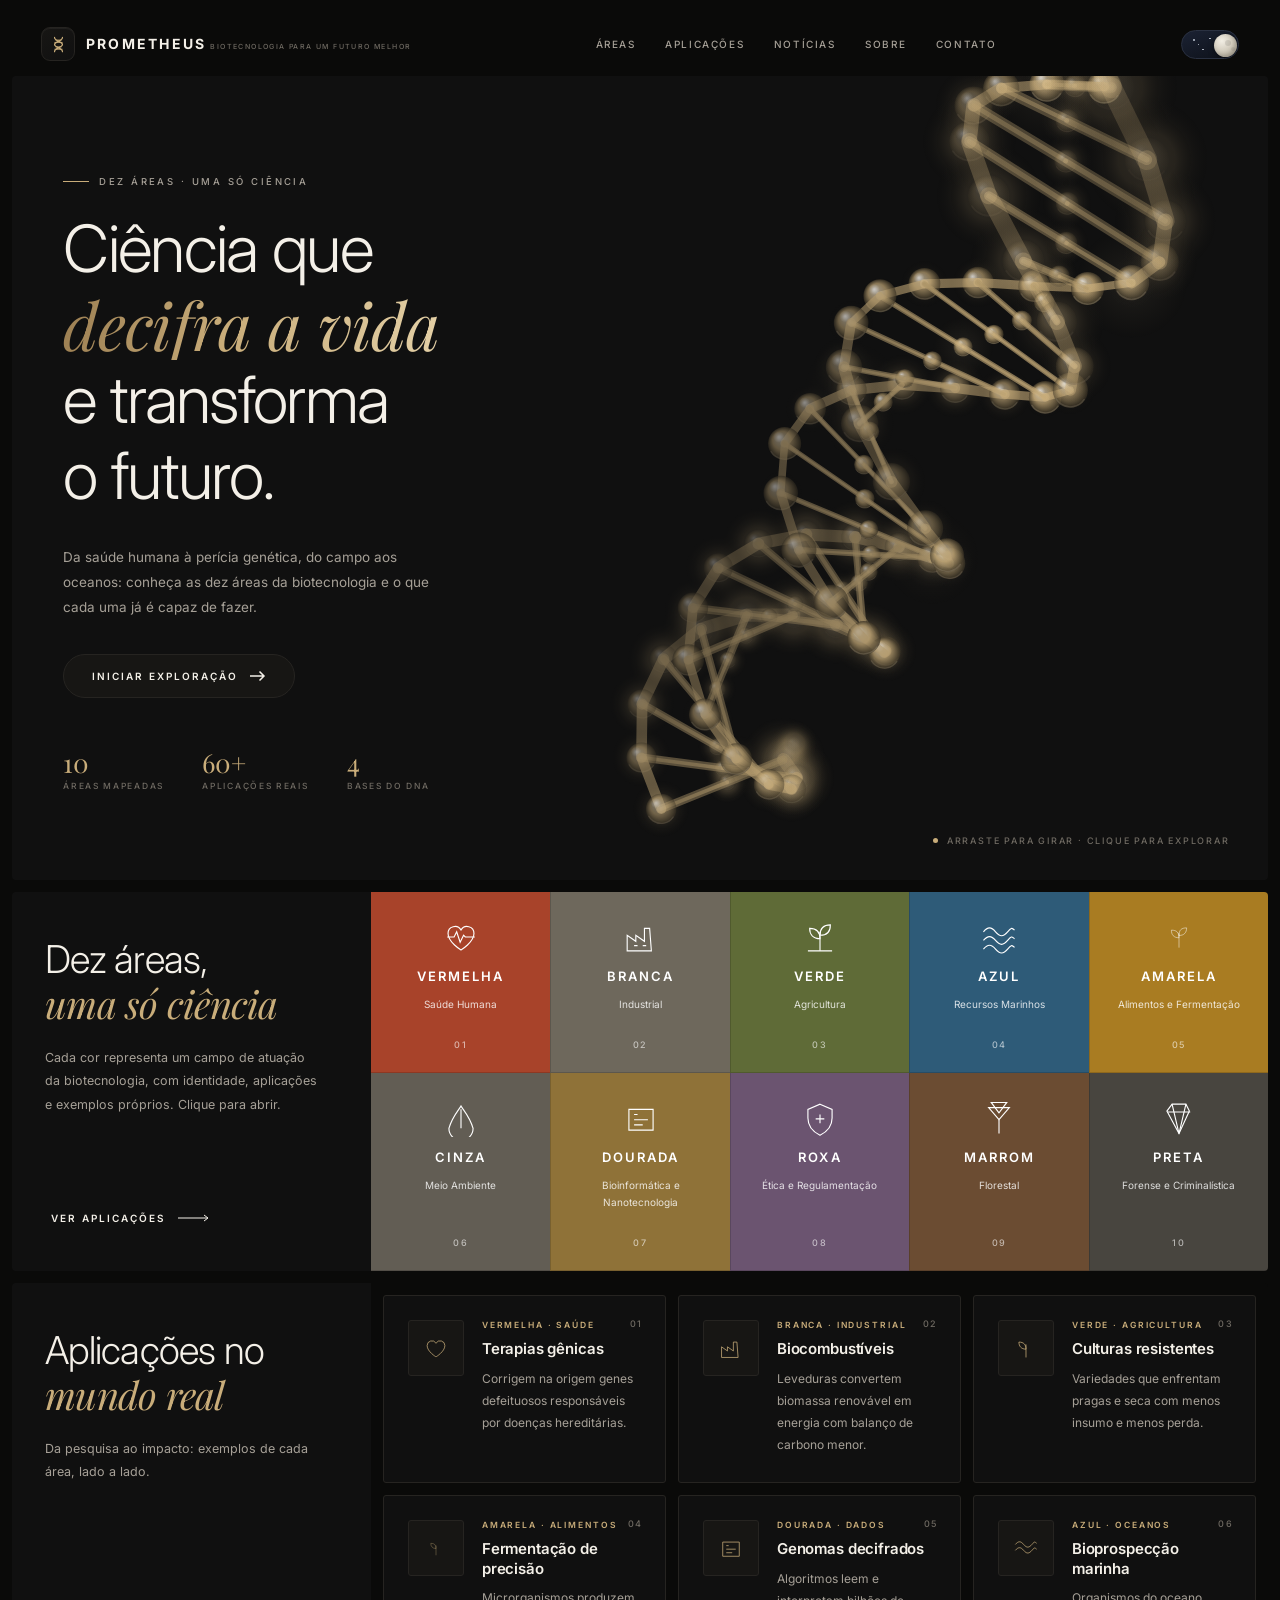
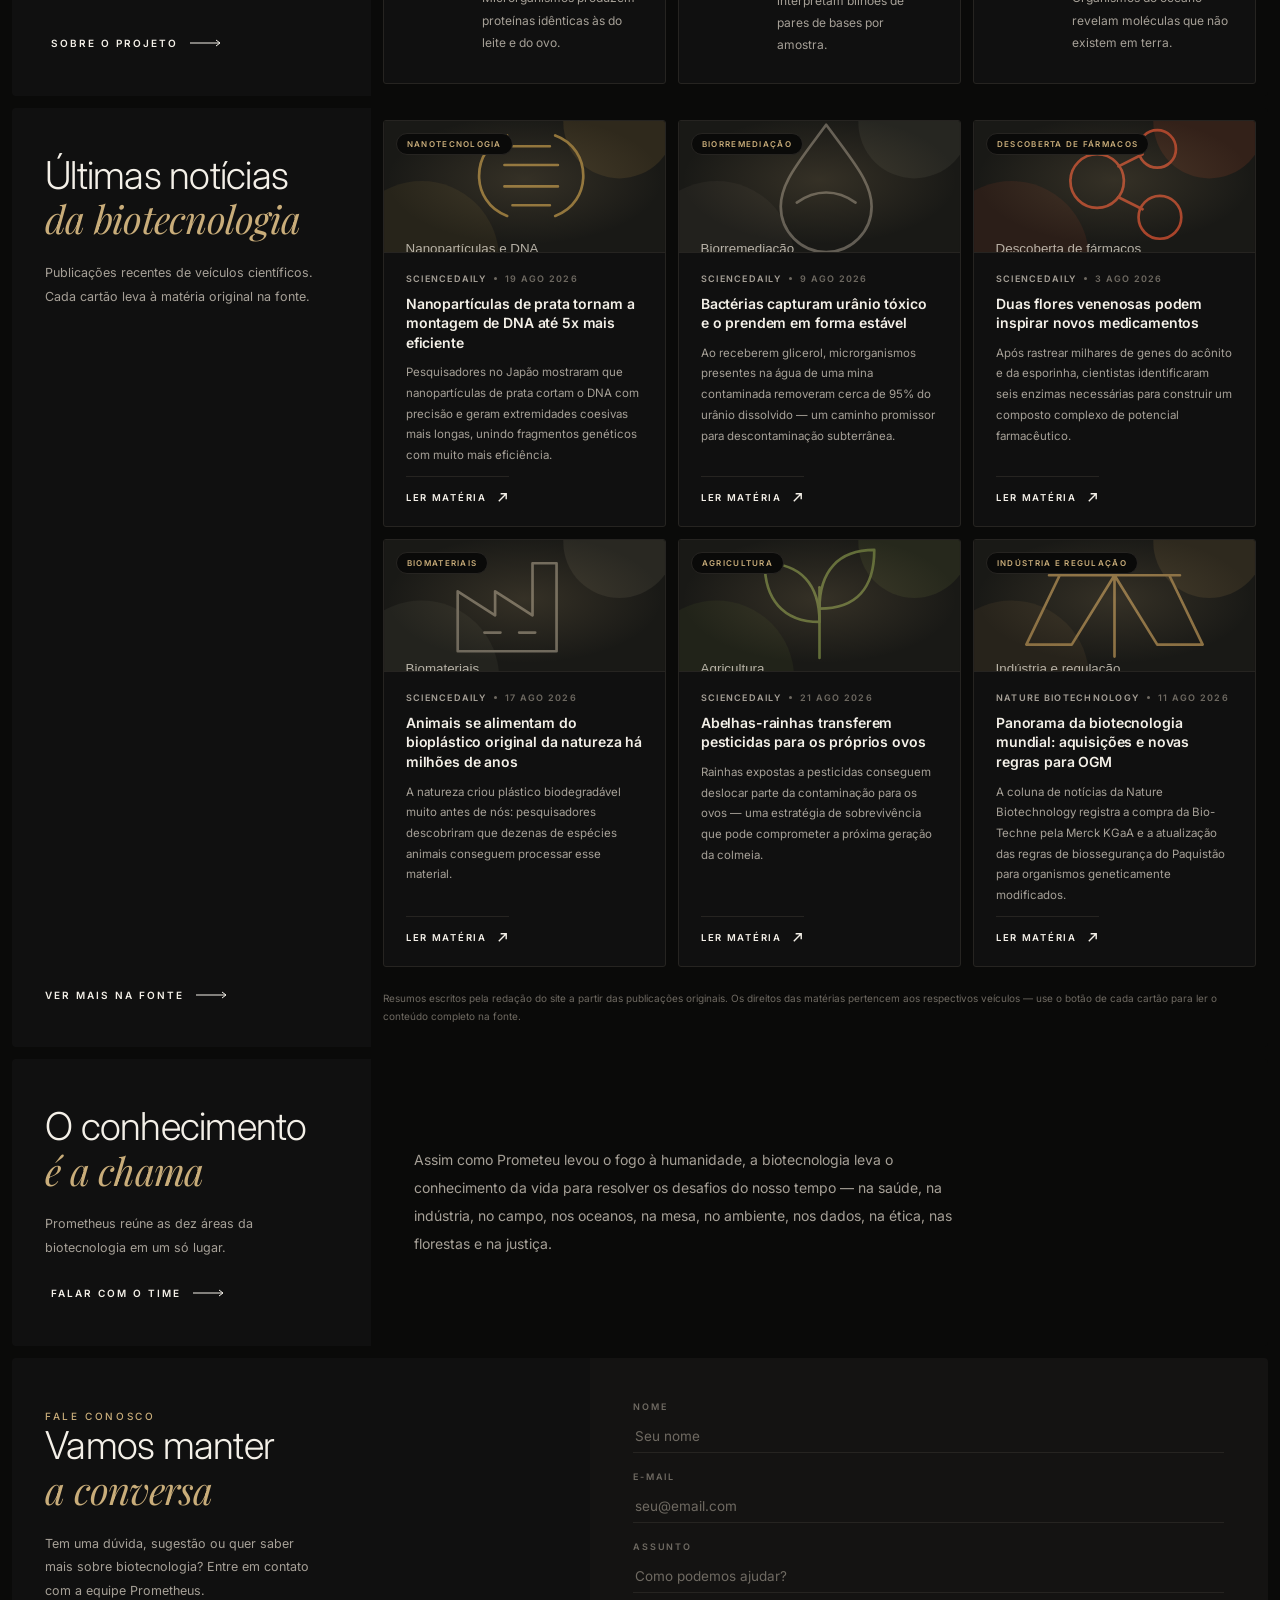
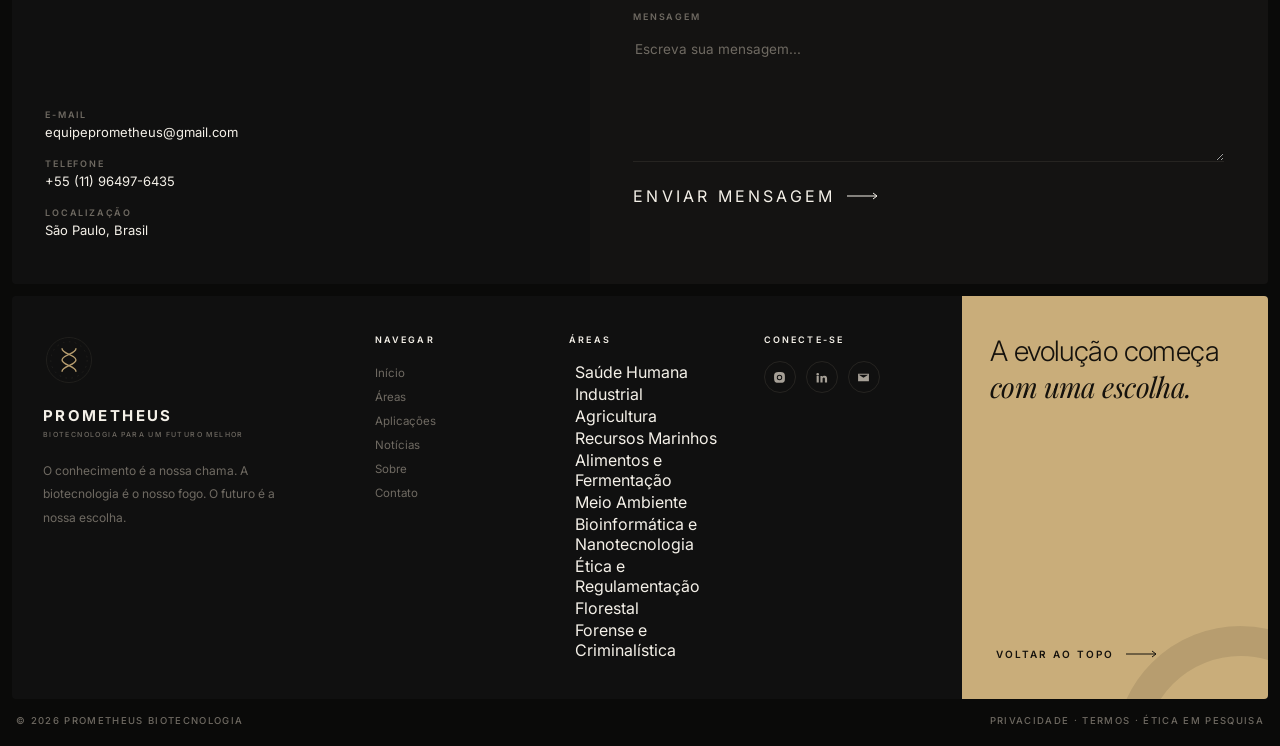
==== index.html @ 39b5f334 "Initial commit" ====
<!DOCTYPE html>
<html lang="pt-BR" data-theme="escuro" data-area="home">

<head>
  <meta charset="UTF-8">
  <meta name="viewport" content="width=device-width, initial-scale=1.0">
  <meta name="theme-color" content="#080808">

  <title>Prometheus — Prometheus Biotecnologia</title>

  <link rel="preconnect" href="https://fonts.googleapis.com">
  <link rel="preconnect" href="https://fonts.gstatic.com" crossorigin>

  <link
    href="https://fonts.googleapis.com/css2?family=Inter:wght@300;400;500;600;700&family=Playfair+Display:ital,wght@0,400;1,400;1,500&display=swap"
    rel="stylesheet"
  >

  <link rel="stylesheet" href="style.css">
</head>

<body>

  <div class="carregador" id="carregador">
    <div class="carregador__interno">
      <div class="carregador__numero" id="numeroCarregamento">000</div>

      <div class="carregador__barra">
        <i id="barraCarregamento"></i>
      </div>

      <div class="carregador__texto">
        Prometheus Biotecnologia
      </div>
    </div>
  </div>

  <div class="progresso" id="progresso"></div>

  <svg
    class="granulado"
    xmlns="http://www.w3.org/2000/svg"
  >
    <filter
      id="grainF"
      baseFrequency="0.85"
      numOctaves="4"
      type="fractalNoise"
    >
    </filter>

    <rect
      filter="url(#grainF)"
      height="100%"
      width="100%"
    ></rect>
  </svg>

  <nav
    class="menu-movel"
    id="menu-movel"
    aria-label="Menu"
  >
    <button
      class="menu-movel__fechar"
      id="fecharMenu"
    >
      Fechar ✕
    </button>

    <a data-alvo-secao="inicio" data-pagina="home" href="#inicio">
      Início
    </a>

    <a data-alvo-secao="areas" data-pagina="home" href="#areas">
      Áreas
    </a>

    <a data-alvo-secao="aplicacoes" data-pagina="home" href="#aplicacoes">
      Aplicações
    </a>

    <a data-alvo-secao="noticias" data-pagina="home" href="#noticias">
      Notícias
    </a>

    <a data-alvo-secao="sobre" data-pagina="home" href="#sobre">
      Sobre
    </a>

    <a data-alvo-secao="contato" data-pagina="home" href="#contato">
      Contato
    </a>
  </nav>

  <div class="moldura">

    <header class="navegacao" id="navegacao">

      <a
        class="marca"
        data-pagina="home"
        href="#inicio"
      >
        <span class="marca__simbolo">
          <svg
            aria-hidden="true"
            fill="none"
            viewBox="0 0 24 24"
          >
            <g
              stroke="var(--beige)"
              stroke-linecap="round"
              stroke-width="1.5"
            >
              <path d="M7 3c0 5 10 5 10 9s-10 4-10 9"></path>
              <path d="M17 3c0 5-10 5-10 9s10 4 10 9"></path>
            </g>

            <g
              opacity=".9"
              stroke="var(--area)"
              stroke-linecap="round"
              stroke-width="1.2"
            >
              <path d="M8.6 6.4h6.8M7.4 9.4h9.2M8.6 15h6.8M7.4 18h9.2"></path>
            </g>
          </svg>
        </span>

        <span class="marca__texto">
          <span class="marca__nome">Prometheus</span>
          <span class="marca__subtitulo">
            Biotecnologia para um futuro melhor
          </span>
        </span>
      </a>

      <nav
        class="navegacao__links"
        id="linksNavegacao"
        aria-label="Navegação principal"
      >
        <a data-alvo-secao="areas" data-pagina="home" href="#areas">
          ÁREAS
        </a>

        <a data-alvo-secao="aplicacoes" data-pagina="home" href="#aplicacoes">
          APLICAÇÕES
        </a>

        <a data-alvo-secao="noticias" data-pagina="home" href="#noticias">
          NOTÍCIAS
        </a>

        <a data-alvo-secao="sobre" data-pagina="home" href="#sobre">
          SOBRE
        </a>

        <a data-alvo-secao="contato" data-pagina="home" href="#contato">
          CONTATO
        </a>
      </nav>

      <div class="navegacao__direita">

        <button
          class="alternador"
          id="botaoTema"
          aria-label="Alternar modo claro e escuro"
          aria-pressed="false"
        >
          <span class="alternador__estrelas">
            <i></i>
            <i></i>
            <i></i>
            <i></i>
          </span>

          <span class="alternador__botao"></span>
        </button>

        <button
          class="botao-menu"
          id="botao-menu"
          aria-label="Abrir menu"
        >
          <b></b>
        </button>

      </div>
    </header>

    <main>

      <div class="pagina ativa" id="view-home">

        <section
          class="inicio faixa"
          id="inicio"
          data-secao="inicio"
        >
          <div
            class="inicio__palco"
            aria-hidden="false"
          ></div>

          <span class="inicio__dica">
            <i></i>
            arraste para girar · clique para explorar
          </span>

          <div class="inicio__conteudo">

            <span class="inicio__rotulo">
              Dez áreas · uma só ciência
            </span>

            <h1>
              <span class="linha">
                <span>Ciência que</span>
              </span>

              <span class="linha">
                <span class="italico">decifra a vida</span>
              </span>

              <span class="linha">
                <span>e transforma</span>
              </span>

              <span class="linha">
                <span>o futuro.</span>
              </span>
            </h1>

            <p class="inicio__descricao">
              Da saúde humana à perícia genética, do campo aos oceanos:
              conheça as dez áreas da biotecnologia e o que cada uma já é
              capaz de fazer.
            </p>

            <button
              class="botao"
              data-rolagem="areas"
            >
              Iniciar exploração

              <svg viewBox="0 0 16 12">
                <path d="M0 6h13M9.5 1.5 14 6l-4.5 4.5"></path>
              </svg>
            </button>

            <div class="inicio__informacoes">

              <div>
                <b>10</b>
                <span>Áreas mapeadas</span>
              </div>

              <div>
                <b>60+</b>
                <span>Aplicações reais</span>
              </div>

              <div>
                <b>4</b>
                <span>Bases do DNA</span>
              </div>

            </div>
          </div>
        </section>

        <section
          class="fundo faixa"
          id="areas"
          data-secao="areas"
        >
          <div class="cabecalho-dividido">

            <div class="cabecalho-dividido__esquerda">

              <div>
                <h2 class="revelar">
                  Dez áreas,<br>
                  <span class="italico">uma só ciência</span>
                </h2>

                <p
                  class="revelar"
                  data-atraso="1"
                >
                  Cada cor representa um campo de atuação da biotecnologia,
                  com identidade, aplicações e exemplos próprios.
                  Clique para abrir.
                </p>
              </div>

              <button
                class="link revelar"
                data-atraso="2"
                data-rolagem="aplicacoes"
              >
                <span>Ver aplicações</span>

                <svg
                  fill="none"
                  viewBox="0 0 34 8"
                >
                  <path
                    d="M0 4h30M26 1l4 3-4 3"
                    stroke="currentColor"
                  ></path>
                </svg>
              </button>

            </div>

            <div class="areas__grade">

              <button
                class="area"
                data-pagina="saude"
                style="background:#a8432a"
              >
                <span class="area__icone">
                  <svg viewBox="0 0 44 44">
                    <path d="M22 37S7 28 7 18a8 8 0 0 1 15-4 8 8 0 0 1 15 4c0 10-15 19-15 19z"></path>
                    <path d="M6 22h8l3-6 4 12 4-8 2 2h11"></path>
                  </svg>
                </span>

                <h3>Vermelha</h3>
                <p>Saúde Humana</p>
                <span class="area__numero">01</span>
              </button>

              <button
                class="area"
                data-pagina="industrial"
                style="background:#6e685c"
              >
                <span class="area__icone">
                  <svg viewBox="0 0 44 44">
                    <path d="M6 38V20l10 7V20l10 7V12h6l2 26z"></path>
                    <path d="M14 32h4M24 32h4"></path>
                  </svg>
                </span>

                <h3>Branca</h3>
                <p>Industrial</p>
                <span class="area__numero">02</span>
              </button>

              <button
                class="area"
                data-pagina="agricola"
                style="background:#5f6b37"
              >
                <span class="area__icone">
                  <svg viewBox="0 0 44 44">
                    <path d="M22 38V16"></path>
                    <path d="M22 24c-8 0-12-5-12-12 8 0 12 4 12 12z"></path>
                    <path d="M22 20c8 0 12-4 12-12-8 0-12 4-12 12z"></path>
                    <path d="M8 38h28"></path>
                  </svg>
                </span>

                <h3>Verde</h3>
                <p>Agricultura</p>
                <span class="area__numero">03</span>
              </button>

              <button
                class="area"
                data-pagina="marinha"
                style="background:#2e5b78"
              >
                <span class="area__icone">
                  <svg viewBox="0 0 44 44">
                    <path d="M4 16c5-6 9-6 14 0s9 6 14 0 5-4 8-2"></path>
                    <path d="M4 26c5-6 9-6 14 0s9 6 14 0 5-4 8-2"></path>
                    <path d="M4 36c5-6 9-6 14 0s9 6 14 0 5-4 8-2"></path>
                  </svg>
                </span>

                <h3>Azul</h3>
                <p>Recursos Marinhos</p>
                <span class="area__numero">04</span>
              </button>

              <button
                class="area"
                data-pagina="alimentar"
                style="background:#a97c22"
              >
                <span class="area__icone">
                  <svg viewBox="0 0 100 100">
                    <path d="M50 78V40"></path>
                    <path d="M50 52c-14 0-20-8-20-20 14 0 20 6 20 20z"></path>
                    <path d="M50 46c14 0 20-8 20-20-14 0-20 6-20 20z"></path>
                  </svg>
                </span>

                <h3>Amarela</h3>
                <p>Alimentos e Fermentação</p>
                <span class="area__numero">05</span>
              </button>

              <button
                class="area"
                data-pagina="ambiental"
                style="background:#625d54"
              >
                <span class="area__icone">
                  <svg viewBox="0 0 44 44">
                    <path d="M8 34c4-14 12-22 14-26 2 4 10 12 14 26a14 14 0 0 1-28 0z"></path>
                    <path d="M22 12v22"></path>
                  </svg>
                </span>

                <h3>Cinza</h3>
                <p>Meio Ambiente</p>
                <span class="area__numero">06</span>
              </button>

              <button
                class="area"
                data-pagina="bioinformatica"
                style="background:#8f7238"
              >
                <span class="area__icone">
                  <svg viewBox="0 0 44 44">
                    <path d="M8 12h28v24H8z"></path>
                    <path d="M14 18h4M14 24h16M14 30h10"></path>
                  </svg>
                </span>

                <h3>Dourada</h3>
                <p>Bioinformática e Nanotecnologia</p>
                <span class="area__numero">07</span>
              </button>

              <button
                class="area"
                data-pagina="etica"
                style="background:#6b5470"
              >
                <span class="area__icone">
                  <svg viewBox="0 0 44 44">
                    <path d="M22 6l14 6v10c0 10-6 16-14 20-8-4-14-10-14-20V12z"></path>
                    <path d="M22 18v10M17 23h10"></path>
                  </svg>
                </span>

                <h3>Roxa</h3>
                <p>Ética e Regulamentação</p>
                <span class="area__numero">08</span>
              </button>

              <button
                class="area"
                data-pagina="florestal"
                style="background:#6b4c32"
              >
                <span class="area__icone">
                  <svg viewBox="0 0 44 44">
                    <path d="M22 40V24"></path>
                    <path d="M22 24 10 10h24z"></path>
                    <path d="M22 16 13 4h18z"></path>
                  </svg>
                </span>

                <h3>Marrom</h3>
                <p>Florestal</p>
                <span class="area__numero">09</span>
              </button>

              <button
                class="area"
                data-pagina="forense"
                style="background:#48453f"
              >
                <span class="area__icone">
                  <svg viewBox="0 0 44 44">
                    <path d="M14 6h16l4 8-12 26L8 14z"></path>
                    <path d="M14 6l8 34M30 6l-8 34M9 15h26"></path>
                  </svg>
                </span>

                <h3>Preta</h3>
                <p>Forense e Criminalística</p>
                <span class="area__numero">10</span>
              </button>

            </div>
          </div>
        </section>

        <section
          class="fundo faixa"
          id="aplicacoes"
          data-secao="aplicacoes"
        >
          <div class="cabecalho-dividido">

            <div class="cabecalho-dividido__esquerda">

              <div>
                <h2 class="revelar">
                  Aplicações no<br>
                  <span class="italico">mundo real</span>
                </h2>

                <p
                  class="revelar"
                  data-atraso="1"
                >
                  Da pesquisa ao impacto: exemplos de cada área, lado a lado.
                </p>
              </div>

              <button
                class="link revelar"
                data-atraso="2"
                data-rolagem="sobre"
              >
                <span>Sobre o projeto</span>

                <svg
                  fill="none"
                  viewBox="0 0 34 8"
                >
                  <path
                    d="M0 4h30M26 1l4 3-4 3"
                    stroke="currentColor"
                  ></path>
                </svg>
              </button>

            </div>

            <div class="grade-cartoes">

              <article
                class="cartao-aplicacao revelar"
                data-atraso="1"
              >
                <span class="cartao-aplicacao__icone">
                  <svg viewBox="0 0 44 44">
                    <path d="M22 37S7 28 7 18a8 8 0 0 1 15-4 8 8 0 0 1 15 4c0 10-15 19-15 19z"></path>
                  </svg>
                </span>

                <div>
                  <span class="cartao-aplicacao__tag">
                    Vermelha · Saúde
                  </span>

                  <h3>Terapias gênicas</h3>

                  <p>
                    Corrigem na origem genes defeituosos responsáveis por
                    doenças hereditárias.
                  </p>
                </div>

                <span class="cartao-aplicacao__numero">01</span>
              </article>

              <article
                class="cartao-aplicacao revelar"
                data-atraso="2"
              >
                <span class="cartao-aplicacao__icone">
                  <svg viewBox="0 0 44 44">
                    <path d="M6 38V20l10 7V20l10 7V12h6l2 26z"></path>
                  </svg>
                </span>

                <div>
                  <span class="cartao-aplicacao__tag">
                    Branca · Industrial
                  </span>

                  <h3>Biocombustíveis</h3>

                  <p>
                    Leveduras convertem biomassa renovável em energia com
                    balanço de carbono menor.
                  </p>
                </div>

                <span class="cartao-aplicacao__numero">02</span>
              </article>

              <article
                class="cartao-aplicacao revelar"
                data-atraso="3"
              >
                <span class="cartao-aplicacao__icone">
                  <svg viewBox="0 0 44 44">
                    <path d="M22 38V16"></path>
                    <path d="M22 24c-8 0-12-5-12-12 8 0 12 4 12 12z"></path>
                  </svg>
                </span>

                <div>
                  <span class="cartao-aplicacao__tag">
                    Verde · Agricultura
                  </span>

                  <h3>Culturas resistentes</h3>

                  <p>
                    Variedades que enfrentam pragas e seca com menos insumo
                    e menos perda.
                  </p>
                </div>

                <span class="cartao-aplicacao__numero">03</span>
              </article>

              <article
                class="cartao-aplicacao revelar"
                data-atraso="4"
              >
                <span class="cartao-aplicacao__icone">
                  <svg viewBox="0 0 100 100">
                    <path d="M50 78V40"></path>
                    <path d="M50 52c-14 0-20-8-20-20 14 0 20 6 20 20z"></path>
                  </svg>
                </span>

                <div>
                  <span class="cartao-aplicacao__tag">
                    Amarela · Alimentos
                  </span>

                  <h3>Fermentação de precisão</h3>

                  <p>
                    Microrganismos produzem proteínas idênticas às do leite
                    e do ovo.
                  </p>
                </div>

                <span class="cartao-aplicacao__numero">04</span>
              </article>

              <article
                class="cartao-aplicacao revelar"
                data-atraso="4"
              >
                <span class="cartao-aplicacao__icone">
                  <svg viewBox="0 0 44 44">
                    <path d="M8 12h28v24H8z"></path>
                    <path d="M14 18h4M14 24h16M14 30h10"></path>
                  </svg>
                </span>

                <div>
                  <span class="cartao-aplicacao__tag">
                    Dourada · Dados
                  </span>

                  <h3>Genomas decifrados</h3>

                  <p>
                    Algoritmos leem e interpretam bilhões de pares de bases
                    por amostra.
                  </p>
                </div>

                <span class="cartao-aplicacao__numero">05</span>
              </article>

              <article
                class="cartao-aplicacao revelar"
                data-atraso="4"
              >
                <span class="cartao-aplicacao__icone">
                  <svg viewBox="0 0 44 44">
                    <path d="M4 16c5-6 9-6 14 0s9 6 14 0 5-4 8-2"></path>
                    <path d="M4 26c5-6 9-6 14 0s9 6 14 0 5-4 8-2"></path>
                  </svg>
                </span>

                <div>
                  <span class="cartao-aplicacao__tag">
                    Azul · Oceanos
                  </span>

                  <h3>Bioprospecção marinha</h3>

                  <p>
                    Organismos do oceano revelam moléculas que não existem
                    em terra.
                  </p>
                </div>

                <span class="cartao-aplicacao__numero">06</span>
              </article>

            </div>
          </div>
        </section>

        <section
          class="fundo faixa"
          id="noticias"
          data-secao="noticias"
        >
          <div class="cabecalho-dividido">

            <div class="cabecalho-dividido__esquerda">

              <div>
                <h2 class="revelar">
                  Últimas notícias<br>
                  <span class="italico">da biotecnologia</span>
                </h2>

                <p
                  class="revelar"
                  data-atraso="1"
                >
                  Publicações recentes de veículos científicos.
                  Cada cartão leva à matéria original na fonte.
                </p>
              </div>

              <a
                class="link revelar"
                data-atraso="2"
                href="https://www.sciencedaily.com/news/plants_animals/biotechnology/"
                rel="noopener noreferrer"
                target="_blank"
              >
                <span>Ver mais na fonte</span>

                <svg
                  fill="none"
                  viewBox="0 0 34 8"
                >
                  <path
                    d="M0 4h30M26 1l4 3-4 3"
                    stroke="currentColor"
                  ></path>
                </svg>
              </a>

            </div>

            <div>
              <div
                class="grade-noticias"
                id="gradeNoticias"
              ></div>

              <p class="noticias__observacao">
                Resumos escritos pela redação do site a partir das
                publicações originais. Os direitos das matérias pertencem
                aos respectivos veículos — use o botão de cada cartão para
                ler o conteúdo completo na fonte.
              </p>
            </div>

          </div>
        </section>

        <section
          class="fundo faixa"
          id="sobre"
          data-secao="sobre"
        >
          <div class="cabecalho-dividido">

            <div class="cabecalho-dividido__esquerda">

              <div>
                <h2 class="revelar">
                  O conhecimento<br>
                  <span class="italico">é a chama</span>
                </h2>

                <p
                  class="revelar"
                  data-atraso="1"
                >
                  Prometheus reúne as dez áreas da biotecnologia em um só lugar.
                </p>
              </div>

              <button
                class="link revelar"
                data-atraso="2"
                data-rolagem="contato"
              >
                <span>Falar com o time</span>

                <svg
                  fill="none"
                  viewBox="0 0 34 8"
                >
                  <path
                    d="M0 4h30M26 1l4 3-4 3"
                    stroke="currentColor"
                  ></path>
                </svg>
              </button>

            </div>

            <div
              class="texto revelar"
              data-atraso="1"
            >
              <p>
                Assim como Prometeu levou o fogo à humanidade, a biotecnologia
                leva o conhecimento da vida para resolver os desafios do nosso
                tempo — na saúde, na indústria, no campo, nos oceanos, na mesa,
                no ambiente, nos dados, na ética, nas florestas e na justiça.
              </p>
            </div>

          </div>
        </section>

        <section
          class="fundo faixa"
          id="contato"
          data-secao="contato"
        >
          <div class="contato__grade">

            <div class="cabecalho-dividido__esquerda">

              <div>
                <span class="eyebrow revelar">
                  Fale conosco
                </span>

                <h2
                  class="revelar"
                  data-atraso="1"
                >
                  Vamos manter<br>
                  <span class="italico">a conversa</span>
                </h2>

                <p
                  class="revelar"
                  data-atraso="2"
                >
                  Tem uma dúvida, sugestão ou quer saber mais sobre
                  biotecnologia? Entre em contato com a equipe Prometheus.
                </p>
              </div>

              <div
                class="contato__informacoes revelar"
                data-atraso="2"
              >
                <div class="contato__item">
                  <span class="contato__rotulo">E-mail</span>
                  <span class="contato__valor">
                    equipeprometheus@gmail.com
                  </span>
                </div>

                <div class="contato__item">
                  <span class="contato__rotulo">Telefone</span>
                  <span class="contato__valor">
                    +55 (11) 96497-6435
                  </span>
                </div>

                <div class="contato__item">
                  <span class="contato__rotulo">Localização</span>
                  <span class="contato__valor">
                    São Paulo, Brasil
                  </span>
                </div>

               
              </div>

            </div>

            <div
              class="contato__formulario-area revelar"
              data-atraso="1"
            >
              <form
                class="contato__formulario"
                id="formularioContato"
                novalidate
              >

                <div class="contato__campo">
                  <label for="nomeContato">Nome</label>

                  <input
                    class="contato__entrada"
                    id="nomeContato"
                    name="nome"
                    placeholder="Seu nome"
                    required
                    type="text"
                  >
                </div>

                <div class="contato__campo">
                  <label for="emailContato">E-mail</label>

                  <input
                    class="contato__entrada"
                    id="emailContato"
                    name="email"
                    placeholder="seu@email.com"
                    required
                    type="email"
                  >
                </div>

                <div class="contato__campo">
                  <label for="assuntoContato">Assunto</label>

                  <input
                    class="contato__entrada"
                    id="assuntoContato"
                    name="assunto"
                    placeholder="Como podemos ajudar?"
                    required
                    type="text"
                  >
                </div>

                <div class="contato__campo">
                  <label for="mensagemContato">Mensagem</label>

                  <textarea
                    class="contato__entrada contato__mensagem"
                    id="mensagemContato"
                    name="mensagem"
                    placeholder="Escreva sua mensagem..."
                    required
                    rows="5"
                  ></textarea>
                </div>

                <button
                  class="contato__enviar link"
                  type="submit"
                >
                  <span>Enviar mensagem</span>

                  <svg
                    fill="none"
                    viewBox="0 0 34 8"
                  >
                    <path
                      d="M0 4h30M26 1l4 3-4 3"
                      stroke="currentColor"
                    ></path>
                  </svg>
                </button>

                <p
                  class="contato__status"
                  id="statusContato"
                  aria-live="polite"
                  role="status"
                ></p>

              </form>
            </div>

          </div>
        </section>

      </div>
    </main>

    <footer class="rodape">

      <div class="rodape__marca">

        <svg
          class="rodape__selo"
          fill="none"
          viewBox="0 0 60 60"
        >
          <circle
            cx="30"
            cy="30"
            r="26"
            stroke="var(--line)"
            stroke-width="1"
          ></circle>

          <circle
            cx="30"
            cy="30"
            r="21"
            stroke="var(--line)"
            stroke-dasharray="2 5"
            stroke-width="1"
          ></circle>

          <g
            stroke="var(--beige)"
            stroke-linecap="round"
            stroke-width="1.6"
          >
            <path d="M22 17c0 6 16 7 16 13s-16 7-16 13"></path>
            <path d="M38 17c0 6-16 7-16 13s16 7 16 13"></path>
          </g>
        </svg>

        <div>
          <div
            class="marca__nome"
            style="font-size:15px"
          >
            Prometheus
          </div>

          <div
            class="marca__subtitulo"
            style="margin-top:5px"
          >
            Biotecnologia para um futuro melhor
          </div>
        </div>

        <p>
          O conhecimento é a nossa chama.
          A biotecnologia é o nosso fogo.
          O futuro é a nossa escolha.
        </p>

      </div>

      <div class="rodape__colunas">

        <div class="coluna-rodape">
          <h4>Navegar</h4>

          <a data-alvo-secao="inicio" data-pagina="home" href="#inicio">
            Início
          </a>

          <a data-alvo-secao="areas" data-pagina="home" href="#areas">
            Áreas
          </a>

          <a data-alvo-secao="aplicacoes" data-pagina="home" href="#aplicacoes">
            Aplicações
          </a>

          <a data-alvo-secao="noticias" data-pagina="home" href="#noticias">
            Notícias
          </a>

          <a data-alvo-secao="sobre" data-pagina="home" href="#sobre">
            Sobre
          </a>

          <a data-alvo-secao="contato" data-pagina="home" href="#contato">
            Contato
          </a>
        </div>

        <div class="coluna-rodape">
          <h4>Áreas</h4>

          <button data-pagina="saude" style="text-align:left">
            Saúde Humana
          </button>

          <button data-pagina="industrial" style="text-align:left">
            Industrial
          </button>

          <button data-pagina="agricola" style="text-align:left">
            Agricultura
          </button>

          <button data-pagina="marinha" style="text-align:left">
            Recursos Marinhos
          </button>

          <button data-pagina="alimentar" style="text-align:left">
            Alimentos e Fermentação
          </button>

          <button data-pagina="ambiental" style="text-align:left">
            Meio Ambiente
          </button>

          <button data-pagina="bioinformatica" style="text-align:left">
            Bioinformática e Nanotecnologia
          </button>

          <button data-pagina="etica" style="text-align:left">
            Ética e Regulamentação
          </button>

          <button data-pagina="florestal" style="text-align:left">
            Florestal
          </button>

          <button data-pagina="forense" style="text-align:left">
            Forense e Criminalística
          </button>
        </div>

        <div class="coluna-rodape">
          <h4>Conecte-se</h4>

          <div class="redes-sociais">

            <a
              aria-label="Instagram"
              href="#"
            >
              <svg viewBox="0 0 24 24">
                <path d="M12 2c2.7 0 3 0 4.1.1 1.1 0 1.8.2 2.4.5.7.2 1.2.6 1.7 1.1s.9 1 1.1 1.7c.3.6.4 1.3.5 2.4C22 8.9 22 9.3 22 12s0 3-.1 4.1c0 1.1-.2 1.8-.5 2.4-.2.7-.6 1.2-1.1 1.7s-1 .9-1.7 1.1c-.6.3-1.3.4-2.4.5-1.1.1-1.4.1-4.1.1s-3 0-4.1-.1c-1.1 0-1.8-.2-2.4-.5-.7-.2-1.2-.6-1.7-1.1s-.9-1-1.1-1.7c-.3-.6-.4-1.3-.5-2.4C2 15 2 14.7 2 12s0-3 .1-4.1c0-1.1.2-1.8.5-2.4.2-.7.6-1.2 1.1-1.7s1-.9 1.7-1.1c.6-.3 1.3-.4 2.4-.5C9 2 9.3 2 12 2zm0 5a5 5 0 1 0 0 10 5 5 0 0 0 0-10zm0 8.2a3.2 3.2 0 1 1 0-6.4 3.2 3.2 0 0 1 0 6.4zM18.4 6.8a1.2 1.2 0 1 1-2.4 0 1.2 1.2 0 0 1 2.4 0z"></path>
              </svg>
            </a>

            <a
              aria-label="LinkedIn"
              href="#"
            >
              <svg viewBox="0 0 24 24">
                <path d="M4.98 3.5A2.5 2.5 0 1 0 5 8.5a2.5 2.5 0 0 0 0-5zM3 9h4v12H3zM10 9h3.8v1.7h.1c.5-1 1.8-2 3.7-2 4 0 4.7 2.5 4.7 5.8V21h-4v-5.7c0-1.4 0-3.2-2-3.2s-2.3 1.5-2.3 3.1V21h-4z"></path>
              </svg>
            </a>

            <a
              aria-label="E-mail"
              href="#"
            >
              <svg viewBox="0 0 24 24">
                <path d="M2 5h20v14H2zm2 2v.3l8 5.2 8-5.2V7z"></path>
              </svg>
            </a>

          </div>
        </div>

      </div>

      <div
        class="rodape__chamada"
        data-secao="contato"
      >
        <h3>
          A evolução começa<br>
          <span class="italico">com uma escolha.</span>
        </h3>

        <button
          class="link"
          data-rolagem="inicio"
        >
          <span>Voltar ao topo</span>

          <svg
            fill="none"
            viewBox="0 0 34 8"
          >
            <path
              d="M0 4h30M26 1l4 3-4 3"
              stroke="currentColor"
            ></path>
          </svg>
        </button>
      </div>

    </footer>

    <div class="informacoes-legais">
      <span>© 2026 Prometheus Biotecnologia</span>

      <span>
        <a href="#">Privacidade</a>
        ·
        <a href="#">Termos</a>
        ·
        <a href="#">Ética em pesquisa</a>
      </span>
    </div>

  </div>

  <div
    class="janela-dna"
    id="dnaModal"
    role="dialog"
    aria-modal="true"
    aria-hidden="true"
    aria-labelledby="dnaTitle"
  >

    <div class="janela-dna__fundo"></div>

    <div class="janela-dna__painel">

      <button
        class="janela-dna__fechar"
        data-fechar-dna
        aria-label="Fechar"
      >
        <svg viewBox="0 0 14 14">
          <path
            d="M1 1l12 12M13 1L1 13"
            stroke="currentColor"
            stroke-width="1.6"
          ></path>
        </svg>
      </button>

      <span class="eyebrow">
        Estrutura da molécula
      </span>

      <h3 id="dnaTitle">
        Do DNA ao <span class="italico">nucleotídeo</span>
      </h3>

      <p class="janela-dna__descricao">
        O DNA é uma longa cadeia formada por unidades repetidas chamadas
        nucleotídeos. Cada nucleotídeo carrega, entre outras partes, uma base
        nitrogenada — e é a sequência dessas bases que guarda toda a
        informação genética.
      </p>

      <div class="fluxo-dna">

        <b class="destacado">DNA</b>

        <svg viewBox="0 0 20 10">
          <path d="M0 5h16M12 1l4 4-4 4"></path>
        </svg>

        <b>Nucleotídeos</b>

        <svg viewBox="0 0 20 10">
          <path d="M0 5h16M12 1l4 4-4 4"></path>
        </svg>

        <b>Bases nitrogenadas</b>

      </div>

      <div class="nucleo">

        <div class="nucleo__parte">
          <span class="nucleo__forma p">
            <svg viewBox="0 0 24 24">
              <circle
                cx="12"
                cy="12"
                r="7"
              ></circle>
            </svg>
          </span>

          <span>Grupo fosfato</span>
        </div>

        <span class="nucleo__mais">+</span>

        <div class="nucleo__parte">
          <span class="nucleo__forma s">
            <svg viewBox="0 0 24 24">
              <path d="M4 8l8-5 8 5-8 5z"></path>
              <path d="M4 8v8l8 5 8-5V8"></path>
            </svg>
          </span>

          <span>Açúcar (desoxirribose)</span>
        </div>

        <span class="nucleo__mais">+</span>

        <div class="nucleo__parte">
          <span class="nucleo__forma b">
            <svg viewBox="0 0 24 24">
              <path d="M12 3l8 6-3 9H7L4 9z"></path>
            </svg>
          </span>

          <span>Base nitrogenada</span>
        </div>

        <span class="nucleo__mais">=</span>

        <div class="nucleo__parte">
          <span class="nucleo__forma p">
            <svg viewBox="0 0 24 24">
              <path
                d="M12 2v20M2 12h20"
                stroke-width="2.4"
              ></path>
            </svg>
          </span>

          <span>Nucleotídeo</span>
        </div>

      </div>

      <span
        class="eyebrow"
        style="display:block;margin-bottom:12px"
      >
        Pareamento das bases
      </span>

      <div class="bases">

        <div class="base">
          <b>A</b>
          <em>Adenina</em>
          <small>pareia com T</small>
        </div>

        <div class="base">
          <b>T</b>
          <em>Timina</em>
          <small>pareia com A</small>
        </div>

        <div class="base">
          <b>C</b>
          <em>Citosina</em>
          <small>pareia com G</small>
        </div>

        <div class="base">
          <b>G</b>
          <em>Guanina</em>
          <small>pareia com C</small>
        </div>

      </div>

    </div>
  </div>

  <script src="script.js"></script>

</body>
</html>
---- style.css ----
/*VARIÁVEIS GERAIS */

:root {
  --sans: 'Inter', 'Helvetica Neue', Arial, system-ui, sans-serif;
  --serif: 'Playfair Display', Georgia, 'Times New Roman', serif;

  --body: var(--sans);

  --gap: 12px;
  --pad: clamp(20px, 4vw, 60px);

  --ease: cubic-bezier(.16, .84, .34, 1);
  --ease-out: cubic-bezier(.22, 1, .36, 1);

  /* Modo escuro */
  --bg: #0a0a09;
  --bg-2: #101010;
  --bg-3: #171614;
  --panel: #141312;

  --text: #f4f0e8;
  --text-dim: #a6a097;
  --text-faint: #6f6a62;

  --line: #262421;
  --line-soft: #1c1b19;

  --beige: #c9ad7a;
  --beige-2: #e6d3aa;
  --beige-deep: #9c7f52;
  --on-beige: #15120d;

  --shadow: 0 24px 60px rgba(0, 0, 0, .45);
  --shadow-sm: 0 10px 26px rgba(0, 0, 0, .3);

  --area: #c9ad7a;
}


/*  MODO CLARO */

html[data-theme="light"] {
  --bg: #f6f2e9;
  --bg-2: #efe9dc;
  --bg-3: #e5ddcb;
  --panel: #fdfbf6;

  --text: #191712;
  --text-dim: #5a544a;
  --text-faint: #8b8478;

  --line: #ddd4c1;
  --line-soft: #e8e0d0;

  --beige: #8c6d3f;
  --beige-2: #6f5730;
  --beige-deep: #b09468;
  --on-beige: #fdfbf6;

  --shadow: 0 24px 60px rgba(70, 58, 34, .16);
  --shadow-sm: 0 10px 26px rgba(70, 58, 34, .1);

  --area: #8c6d3f;
}


/*CORES DAS ÁREAS*/

html[data-area="saude"] {
  --area: #cf6248;
}

html[data-area="industrial"] {
  --area: #a9a193;
}

html[data-area="agricola"] {
  --area: #8b9a55;
}

html[data-area="marinha"] {
  --area: #5a90b5;
}

html[data-area="alimentar"] {
  --area: #d9a944;
}

html[data-area="ambiental"] {
  --area: #97928a;
}

html[data-area="bioinformatica"] {
  --area: #c9a25c;
}

html[data-area="etica"] {
  --area: #9a7d9a;
}

html[data-area="florestal"] {
  --area: #9a7452;
}

html[data-area="forense"] {
  --area: #807a72;
}


/* Cores das áreas no modo claro */

html[data-theme="light"][data-area="saude"] {
  --area: #a8432a;
}

html[data-theme="light"][data-area="industrial"] {
  --area: #6e685c;
}

html[data-theme="light"][data-area="agricola"] {
  --area: #5f6b37;
}

html[data-theme="light"][data-area="marinha"] {
  --area: #2e5b78;
}

html[data-theme="light"][data-area="alimentar"] {
  --area: #a97c22;
}

html[data-theme="light"][data-area="ambiental"] {
  --area: #625d54;
}

html[data-theme="light"][data-area="bioinformatica"] {
  --area: #8f7238;
}

html[data-theme="light"][data-area="etica"] {
  --area: #6b5470;
}

html[data-theme="light"][data-area="florestal"] {
  --area: #6b4c32;
}

html[data-theme="light"][data-area="forense"] {
  --area: #48453f;
}


/*CONFIGURAÇÕES GERAIS */

*,
*::before,
*::after {
  box-sizing: border-box;
}

html {
  scroll-behavior: smooth;
}

body {
  margin: 0;
  background: var(--bg);
  color: var(--text);
  font-family: var(--body);
  font-size: 16px;
  -webkit-font-smoothing: antialiased;
  overflow-x: hidden;

  transition:
    background .55s var(--ease),
    color .55s var(--ease);
}

img,
svg,
canvas {
  display: block;
  max-width: 100%;
}

a {
  color: inherit;
  text-decoration: none;
}

button {
  font: inherit;
  color: inherit;
  background: none;
  border: 0;
  cursor: pointer;
}

::selection {
  background: var(--beige);
  color: var(--on-beige);
}

:focus-visible {
  outline: 2px solid var(--area);
  outline-offset: 3px;
  border-radius: 2px;
}


/* ELEMENTOS GERAIS */

.eyebrow {
  font-size: 10px;
  font-weight: 500;
  letter-spacing: .26em;
  text-transform: uppercase;
  color: var(--area);
}

.granulado {
  position: fixed;
  inset: 0;
  pointer-events: none;
  z-index: 5;
  opacity: .035;
  mix-blend-mode: overlay;
}

.progresso {
  position: fixed;
  top: 0;
  left: 0;
  height: 2px;
  background: var(--beige);
  width: 0;
  z-index: 70;

  transition: width .1s linear;
}

.moldura {
  max-width: 1440px;
  margin: 0 auto;
  padding: var(--gap);
}

.faixa {
  margin-bottom: var(--gap);
  position: relative;
  overflow: hidden;
  border-radius: 4px;
}

[data-secao] {
  scroll-margin-top: 88px;
}


/* CARREGAMENTO */

.carregador {
  position: fixed;
  inset: 0;
  background: var(--bg);
  z-index: 100;

  display: grid;
  place-items: center;

  transition:
    opacity .7s var(--ease),
    visibility .7s;
}

.carregador.concluido {
  opacity: 0;
  visibility: hidden;
}

.carregador__interno {
  text-align: center;
}

.carregador__numero {
  font-family: var(--serif);
  font-style: italic;
  font-size: clamp(46px, 9vw, 78px);
  line-height: 1;
  color: var(--beige);
}

.carregador__barra {
  width: min(240px, 50vw);
  height: 1px;
  background: var(--line);
  margin: 20px auto 14px;
  overflow: hidden;
}

.carregador__barra i {
  display: block;
  height: 100%;
  width: 0;
  background: var(--beige);
}

.carregador__texto {
  font-size: 9.5px;
  font-weight: 500;
  letter-spacing: .3em;
  color: var(--text-faint);
  text-transform: uppercase;
}


/* NAVEGAÇÃO */

.navegacao {
  position: sticky;
  top: var(--gap);
  z-index: 50;

  display: flex;
  align-items: center;
  justify-content: space-between;

  padding: 14px clamp(16px, 2.4vw, 28px);

  background: transparent;
  border: 1px solid transparent;
  border-radius: 4px;

  transition:
    background .4s var(--ease),
    border-color .4s var(--ease);
}

.navegacao.fixo {
  background: rgba(10, 10, 9, .78);
  border-color: var(--line-soft);
  backdrop-filter: blur(16px);
}

html[data-theme="light"] .navegacao.fixo {
  background: rgba(246, 242, 233, .84);
}


/* Marca */

.marca {
  display: flex;
  align-items: center;
  gap: 11px;
}

.marca__simbolo {
  width: 34px;
  height: 34px;
  flex: none;

  border-radius: 9px;

  display: grid;
  place-items: center;

  background: linear-gradient(
    145deg,
    var(--bg-3),
    var(--bg-2)
  );

  border: 1px solid var(--line);

  box-shadow:
    inset 0 1px 0 rgba(255, 255, 255, .05);
}

.marca__simbolo svg {
  width: 19px;
  height: 19px;
}

.marca__texto {
  line-height: 1.1;
}

.marca__nome {
  font-size: 14px;
  font-weight: 700;
  letter-spacing: .16em;
  text-transform: uppercase;
}

.marca__subtitulo {
  font-size: 7px;
  font-weight: 500;
  letter-spacing: .2em;
  color: var(--text-faint);
  margin-top: 3px;
  text-transform: uppercase;
}


/* Links */

.navegacao__links {
  display: flex;
  gap: clamp(14px, 2vw, 30px);
  align-items: center;
}

.navegacao__links a {
  font-size: 10px;
  font-weight: 500;
  letter-spacing: .16em;
  text-transform: uppercase;
  color: var(--text-dim);

  position: relative;
  padding: 7px 2px;

  transition: color .3s;
}

.navegacao__links a::after {
  content: "";
  position: absolute;
  left: 0;
  bottom: 0;

  width: 0;
  height: 1px;

  background: var(--beige);

  transition: width .4s var(--ease);
}

.navegacao__links a:hover {
  color: var(--text);
}

.navegacao__links a:hover::after,
.navegacao__links a.ativa::after {
  width: 100%;
}

.navegacao__links a.ativa {
  color: var(--text);
}

.navegacao__direita {
  display: flex;
  align-items: center;
  gap: 12px;
}


/* BOTÃO DE TEMA*/

.alternador {
  position: relative;

  width: 58px;
  height: 29px;

  border-radius: 30px;
  flex: none;
  overflow: hidden;

  background: linear-gradient(160deg, #1b2233, #0d1119);
  border: 1px solid #2a3141;

  transition:
    background .55s var(--ease),
    border-color .55s var(--ease);
}

html[data-theme="light"] .alternador {
  background: linear-gradient(160deg, #9ec6e8, #cfe3f3);
  border-color: #b4cfe4;
}

.alternador__estrelas {
  position: absolute;
  inset: 0;
  transition: opacity .5s;
}

.alternador__estrelas i {
  position: absolute;
  border-radius: 50%;
  background: #dfe6f2;
  opacity: .85;

  width: 2px;
  height: 2px;
}

.alternador__estrelas i:nth-child(1) {
  left: 11px;
  top: 8px;
}

.alternador__estrelas i:nth-child(2) {
  left: 20px;
  top: 18px;
  width: 1.5px;
  height: 1.5px;
}

.alternador__estrelas i:nth-child(3) {
  left: 27px;
  top: 7px;
  width: 1.5px;
  height: 1.5px;
}

.alternador__estrelas i:nth-child(4) {
  left: 16px;
  top: 13px;
  width: 1px;
  height: 1px;
}

html[data-theme="light"] .alternador__estrelas {
  opacity: 0;
}

.alternador__botao {
  position: absolute;
  top: 3px;
  left: 32px;

  width: 23px;
  height: 23px;

  border-radius: 50%;

  background: radial-gradient(
    circle at 34% 30%,
    #f2eee4,
    #c9c2b2 60%,
    #a49c8c
  );

  box-shadow:
    0 2px 6px rgba(0, 0, 0, .4),
    inset -2px -2px 4px rgba(0, 0, 0, .18);

  transition:
    left .5s var(--ease-out),
    background .5s var(--ease);
}

html[data-theme="light"] .alternador__botao {
  left: 3px;

  background: radial-gradient(
    circle at 34% 30%,
    #fff6d8,
    #f5cf5e 55%,
    #e0a92c
  );

  box-shadow:
    0 2px 10px rgba(224, 169, 44, .5);
}

.alternador__botao::after {
  content: "";

  position: absolute;
  width: 6px;
  height: 6px;

  border-radius: 50%;

  top: 6px;
  left: 11px;

  background: rgba(0, 0, 0, .1);

  box-shadow:
    5px 6px 0 -1px rgba(0, 0, 0, .07);

  transition: opacity .4s;
}

html[data-theme="light"] .alternador__botao::after {
  opacity: 0;
}

.alternador:hover {
  border-color: var(--beige);
}


/* MENU MOBILE */

.botao-menu {
  display: none;

  width: 34px;
  height: 34px;

  place-items: center;

  border: 1px solid var(--line);
  border-radius: 8px;
}

.botao-menu b {
  display: block;

  width: 15px;
  height: 1.4px;

  background: var(--text);

  position: relative;
}

.botao-menu b::before,
.botao-menu b::after {
  content: "";

  position: absolute;
  left: 0;

  width: 15px;
  height: 1.4px;

  background: var(--text);
}

.botao-menu b::before {
  top: -5px;
}

.botao-menu b::after {
  top: 5px;
}

.menu-movel {
  position: fixed;
  inset: 0;

  background: var(--bg);
  z-index: 55;

  display: flex;
  flex-direction: column;
  justify-content: center;

  padding: 40px var(--pad);

  transform: translateY(-100%);

  transition: transform .6s var(--ease-out);

  gap: 2px;
}

.menu-movel.aberto {
  transform: none;
}

.menu-movel a {
  font-family: var(--serif);
  font-size: clamp(28px, 8vw, 46px);
  line-height: 1.55;
  color: var(--text);
}

.menu-movel a:hover {
  color: var(--beige);
  font-style: italic;
}

.menu-movel__fechar {
  position: absolute;
  top: 26px;
  right: 26px;

  font-size: 10px;
  font-weight: 500;
  letter-spacing: .2em;

  color: var(--text);
}


/*INÍCIO / HOME*/

.inicio {
  position: relative;

  background: var(--bg-2);
  border-radius: 4px;
  overflow: hidden;

  min-height: clamp(560px, 82vh, 780px);

  display: flex;
  align-items: center;

  padding: clamp(40px, 7vw, 90px) var(--pad);
}

.inicio::before {
  content: "";

  position: absolute;
  inset: 0;

  pointer-events: none;
  z-index: 2;

  background: radial-gradient(
    115% 90% at 10% 50%,
    var(--bg-2) 20%,
    transparent 62%
  );
}

.inicio__palco {
  position: absolute;
  inset: 0 -2% 0 34%;
  z-index: 1;
}

.inicio__palco canvas {
  width: 100%;
  height: 100%;

  cursor: grab;
  touch-action: pan-y;
  pointer-events: auto;
  user-select: none;
  -webkit-user-select: none;
}

.inicio__palco canvas:active {
  cursor: grabbing;
}

.inicio__dica {
  position: absolute;
  right: clamp(18px, 3vw, 44px);
  bottom: clamp(18px, 3vw, 34px);
  z-index: 4;

  display: flex;
  align-items: center;
  gap: 9px;

  font-size: 9px;
  font-weight: 500;
  letter-spacing: .2em;
  text-transform: uppercase;

  color: var(--text-faint);

  pointer-events: none;
}

.inicio__dica i {
  width: 5px;
  height: 5px;

  border-radius: 50%;

  background: var(--area);

  animation: pulse 2.2s ease-in-out infinite;
}

@keyframes pulse {
  0%,
  100% {
    opacity: .35;
    transform: scale(1);
  }

  50% {
    opacity: 1;
    transform: scale(1.25);
  }
}

.inicio__conteudo {
  position: relative;
  z-index: 3;

  max-width: min(620px, 54%);
}

.inicio__rotulo {
  display: inline-flex;
  align-items: center;
  gap: 10px;

  margin-bottom: 26px;

  font-size: 9.5px;
  font-weight: 500;
  letter-spacing: .26em;
  text-transform: uppercase;

  color: var(--text-dim);

  opacity: 0;
  transform: translateY(12px);

  transition: .9s .25s var(--ease-out);
}

.inicio__rotulo::before {
  content: "";

  width: 26px;
  height: 1px;

  background: var(--beige);
}

.pronto .inicio__rotulo {
  opacity: 1;
  transform: none;
}

.inicio h1 {
  margin: 0;

  font-weight: 300;
  letter-spacing: -.025em;
  line-height: 1.1;

  font-size: clamp(36px, 5.1vw, 70px);
  color: var(--text);
}

.inicio h1 .linha {
  display: block;
  overflow: hidden;
  padding-bottom: .06em;
}

.inicio h1 .linha > span {
  display: block;

  transform: translateY(110%);

  transition: transform 1.1s var(--ease-out);
}

.pronto .inicio h1 .linha > span {
  transform: none;
}

.inicio h1 .linha:nth-child(2) > span {
  transition-delay: .1s;
}

.inicio h1 .linha:nth-child(3) > span {
  transition-delay: .2s;
}

.inicio h1 .linha:nth-child(4) > span {
  transition-delay: .3s;
}

.inicio h1 .italico {
  font-family: var(--serif);
  font-style: italic;
  font-weight: 400;
  letter-spacing: -.01em;

  background: linear-gradient(
    96deg,
    var(--beige-deep),
    var(--beige) 42%,
    var(--beige-2)
  );

  -webkit-background-clip: text;
  background-clip: text;

  color: transparent;
}

.inicio__descricao {
  max-width: 44ch;

  margin: 30px 0 0;

  font-size: 13.5px;
  line-height: 1.85;

  color: var(--text-dim);

  opacity: 0;
  transform: translateY(14px);

  transition: .9s .5s var(--ease-out);
}

.pronto .inicio__descricao {
  opacity: 1;
  transform: none;
}


/* Botão */

.botao {
  display: inline-flex;
  align-items: center;
  gap: 12px;

  margin-top: 34px;
  padding: 15px 28px;

  border-radius: 40px;
  border: 1px solid var(--line);

  background: var(--bg-3);
  color: var(--text);

  font-size: 10px;
  font-weight: 600;
  letter-spacing: .2em;
  text-transform: uppercase;

  opacity: 0;
  transform: translateY(14px);

  transition:
    opacity .9s .62s var(--ease-out),
    transform .9s .62s var(--ease-out),
    background .35s var(--ease),
    border-color .35s var(--ease),
    color .35s var(--ease);
}

.pronto .botao {
  opacity: 1;
  transform: none;
}

.botao:hover {
  background: var(--beige);
  border-color: var(--beige);
  color: var(--on-beige);
}

.botao svg {
  width: 16px;

  stroke: currentColor;
  fill: none;
  stroke-width: 1.5;

  transition: transform .4s var(--ease);
}

.botao:hover svg {
  transform: translateX(4px);
}


/* Informações da Home */

.inicio__informacoes {
  display: flex;
  gap: clamp(20px, 3vw, 42px);

  margin-top: clamp(34px, 4vw, 52px);

  flex-wrap: wrap;

  opacity: 0;
  transform: translateY(14px);

  transition: .9s .75s var(--ease-out);
}

.pronto .inicio__informacoes {
  opacity: 1;
  transform: none;
}

.inicio__informacoes div {
  display: flex;
  flex-direction: column;
  gap: 5px;
}

.inicio__informacoes b {
  font-family: var(--serif);
  font-size: 26px;
  font-weight: 400;
  color: var(--beige);
  line-height: 1;
}

.inicio__informacoes span {
  font-size: 8.5px;
  font-weight: 500;
  letter-spacing: .2em;
  text-transform: uppercase;
  color: var(--text-faint);
}


/* INÍCIO DAS PÁGINAS DE ÁREA*/

.inicio--area {
  min-height: clamp(460px, 64vh, 620px);
}

.inicio--area .inicio__conteudo {
  max-width: min(560px, 52%);
}

.inicio--area h1 {
  font-size: clamp(32px, 4.2vw, 56px);
}

.migalhas {
  display: block;

  margin-bottom: 18px;

  font-size: 9.5px;
  font-weight: 500;
  letter-spacing: .2em;
  text-transform: uppercase;

  color: var(--text-faint);

  opacity: 0;
  transform: translateY(10px);

  transition: .8s .2s var(--ease-out);
}

.pronto .migalhas {
  opacity: 1;
  transform: none;
}

.migalhas a {
  color: var(--text-dim);
  transition: color .3s;
}

.migalhas a:hover {
  color: var(--beige);
}


/*SEÇÕES*/

.fundo {
  background: var(--bg);
  border-radius: 4px;
}

.cabecalho-dividido {
  display: grid;
  grid-template-columns: minmax(250px, 1fr) 2.5fr;
}

.cabecalho-dividido__esquerda {
  padding: clamp(30px, 3.6vw, 52px) clamp(24px, 2.6vw, 40px);

  display: flex;
  flex-direction: column;
  justify-content: space-between;

  gap: 26px;

  background: var(--bg-2);
}

.cabecalho-dividido__esquerda h2 {
  margin: 0;

  font-size: clamp(26px, 3vw, 40px);
  font-weight: 300;
  line-height: 1.14;
  letter-spacing: -.02em;
}

.cabecalho-dividido__esquerda h2 .italico {
  font-family: var(--serif);
  font-style: italic;
  font-weight: 400;
  color: var(--beige);
}

.cabecalho-dividido__esquerda p {
  margin: 18px 0 0;

  font-size: 12.5px;
  line-height: 1.9;

  color: var(--text-dim);

  max-width: 34ch;
}

.texto {
  padding: clamp(28px, 3.4vw, 48px);

  display: flex;
  align-items: center;
}

.texto p {
  margin: 0;

  font-size: 14px;
  line-height: 2;

  color: var(--text-dim);

  max-width: 62ch;
}


/*LINKS */

.link {
  display: inline-flex;
  align-items: center;
  gap: 12px;

  font-size: 10px;
  font-weight: 600;
  letter-spacing: .2em;
  text-transform: uppercase;

  color: var(--text);

  position: relative;
  width: fit-content;
}

.link svg {
  width: 34px;

  stroke: currentColor;
  fill: none;

  transition: transform .4s var(--ease);
}

.link::before {
  content: "";

  position: absolute;
  left: 0;
  bottom: -8px;

  width: 100%;
  height: 1px;

  background: currentColor;

  transform: scaleX(0);
  transform-origin: left;

  transition: transform .5s var(--ease);
}

.link:hover::before {
  transform: scaleX(1);
}

.link:hover svg {
  transform: translateX(7px);
}


/*  ÁREAS */

.areas__grade {
  display: flex;
  flex-wrap: wrap;
}

.area {
  flex: 1 1 20%;
  min-width: 164px;

  padding: 26px 18px 22px;

  color: #fff;

  position: relative;
  text-align: center;

  display: flex;
  flex-direction: column;
  align-items: center;

  gap: 12px;

  cursor: pointer;

  border-left: 1px solid rgba(0, 0, 0, .16);
  border-bottom: 1px solid rgba(0, 0, 0, .16);

  transition:
    transform .45s var(--ease-out),
    box-shadow .45s var(--ease-out),
    filter .45s var(--ease);
}

.area:nth-child(5n + 1) {
  border-left: 0;
}

.area:hover,
.area:focus-visible {
  transform: translateY(-5px);
  box-shadow: var(--shadow-sm);
  filter: brightness(1.08);
  z-index: 2;
}

.area__icone {
  width: 38px;
  height: 38px;
}

.area__icone svg {
  width: 100%;
  height: 100%;

  stroke: currentColor;
  fill: none;
  stroke-width: 1.3;
}

.area h3 {
  margin: 0;

  font-size: 13px;
  font-weight: 600;
  letter-spacing: .16em;

  text-transform: uppercase;
}

.area p {
  margin: 0;

  font-size: 10px;
  line-height: 1.7;

  color: rgba(255, 255, 255, .82);
}

.area__numero {
  margin-top: auto;
  padding-top: 14px;

  font-size: 9px;
  font-weight: 500;
  letter-spacing: .2em;

  color: rgba(255, 255, 255, .6);
}


/* CARTÕES*/

.grade-cartoes {
  display: grid;
  grid-template-columns: repeat(3, 1fr);

  gap: var(--gap);

  padding: var(--gap);
}

.cartao {
  background: var(--bg-2);

  border: 1px solid var(--line);
  border-radius: 3px;

  padding: 28px 24px;

  position: relative;

  transition:
    transform .4s var(--ease-out),
    box-shadow .4s var(--ease-out),
    border-color .4s var(--ease);
}

.cartao:hover {
  transform: translateY(-5px);

  box-shadow: var(--shadow-sm);

  border-color: var(--area);
}

.cartao__icone {
  width: 34px;
  height: 34px;

  margin-bottom: 20px;

  color: var(--area);
}

.cartao__icone svg {
  width: 100%;
  height: 100%;

  stroke: currentColor;
  fill: none;
  stroke-width: 1.3;
}

.cartao h3 {
  margin: 0 0 10px;

  font-size: 15px;
  font-weight: 600;
  letter-spacing: -.01em;
}

.cartao p {
  margin: 0;

  font-size: 12px;
  line-height: 1.85;

  color: var(--text-dim);
}

.cartao__numero {
  position: absolute;
  top: 20px;
  right: 22px;

  font-size: 9px;
  font-weight: 500;
  letter-spacing: .16em;

  color: var(--text-faint);
}


/*ÁREA CENTRAl */

.central {
  background: var(--bg-2);

  padding: clamp(24px, 2.8vw, 38px) var(--pad);

  border-radius: 4px;
}

.central h4 {
  margin: 0 0 18px;

  font-size: 9.5px;
  font-weight: 600;
  letter-spacing: .24em;

  text-transform: uppercase;

  color: var(--text-faint);
}

.central__linha {
  display: flex;
  flex-wrap: wrap;
  gap: 8px;
}

.central__item {
  display: flex;
  align-items: center;
  gap: 9px;

  padding: 10px 16px;

  border: 1px solid var(--line);
  border-radius: 30px;

  font-size: 9.5px;
  font-weight: 500;
  letter-spacing: .14em;

  text-transform: uppercase;

  color: var(--text-dim);

  cursor: pointer;

  transition:
    border-color .3s,
    color .3s,
    transform .3s var(--ease-out);
}

.central__item i {
  width: 7px;
  height: 7px;

  border-radius: 50%;

  flex: none;
}

.central__item:hover {
  border-color: var(--text-dim);
  color: var(--text);

  transform: translateY(-2px);
}

.central__item.atual {
  border-color: var(--area);

  color: var(--text);

  background: var(--bg-3);
}


/* CONTATO */

.contato__grade {
  display: grid;
  grid-template-columns: minmax(260px, .92fr) 1.08fr;
}

.contato__informacoes {
  display: flex;
  flex-direction: column;
  gap: 18px;

  margin-top: 6px;
}

.contato__item {
  display: flex;
  flex-direction: column;
  gap: 4px;
}

.contato__rotulo {
  font-size: 9px;
  font-weight: 600;
  letter-spacing: .2em;

  text-transform: uppercase;

  color: var(--text-faint);
}

.contato__valor {
  font-size: 13px;
  color: var(--text);
}

.contato__observacao {
  margin-top: 2px;

  font-size: 9.5px;
  line-height: 1.7;

  color: var(--text-faint);

  letter-spacing: .03em;
}

.contato__formulario-area {
  padding: clamp(28px, 3.4vw, 48px);

  background: var(--panel);

  display: flex;
  align-items: center;
}

.contato__formulario {
  width: 100%;

  display: flex;
  flex-direction: column;

  gap: 18px;
}

.contato__campo {
  display: flex;
  flex-direction: column;

  gap: 8px;
}

.contato__campo label {
  font-size: 9px;
  font-weight: 600;
  letter-spacing: .2em;

  text-transform: uppercase;

  color: var(--text-faint);
}

.contato__entrada {
  width: 100%;

  background: transparent;
  border: none;
  border-bottom: 1px solid var(--line);

  color: var(--text);

  font-family: var(--sans);
  font-size: 13.5px;

  padding: 8px 2px;

  transition: border-color .3s var(--ease);
}

.contato__entrada::placeholder {
  color: var(--text-faint);
}

.contato__entrada:focus {
  outline: none;
  border-color: var(--area);
}

.contato__mensagem {
  resize: vertical;
  min-height: 96px;

  font-family: var(--sans);
  line-height: 1.7;
}

.contato__enviar {
  margin-top: 6px;

  background: none;
  border: none;

  cursor: pointer;

  font-family: var(--sans);
  padding: 0;
  font: inherit;
}

.contato__status {
  margin: 2px 0 0;

  font-size: 11px;
  letter-spacing: .03em;

  color: var(--area);

  min-height: 14px;

  opacity: 0;
  transform: translateY(4px);

  transition:
    opacity .4s var(--ease),
    transform .4s var(--ease);
}

.contato__status.mostrar {
  opacity: 1;
  transform: none;
}

.contato__campo.erro .contato__entrada {
  border-color: #b5493a;
}


/* JANELA DO DNA */

.janela-dna {
  position: fixed;
  inset: 0;

  z-index: 90;

  display: flex;
  align-items: center;
  justify-content: center;

  padding: 20px;

  opacity: 0;
  visibility: hidden;

  transition:
    opacity .45s var(--ease),
    visibility .45s;
}

.janela-dna.aberto {
  opacity: 1;
  visibility: visible;
}

.janela-dna__fundo {
  position: absolute;
  inset: 0;

  background: rgba(6, 6, 5, .72);

  backdrop-filter: blur(8px);
}

html[data-theme="light"] .janela-dna__fundo {
  background: rgba(60, 52, 36, .4);
}

.janela-dna__painel {
  position: relative;
  z-index: 2;

  background: var(--panel);

  border: 1px solid var(--line);
  border-radius: 6px;

  max-width: 780px;
  width: 100%;
  max-height: 88vh;

  overflow: auto;

  padding: clamp(24px, 3.4vw, 44px);

  box-shadow: var(--shadow);

  transform: translateY(20px) scale(.98);

  transition: transform .5s var(--ease-out);
}

.janela-dna.aberto .janela-dna__painel {
  transform: none;
}

.janela-dna__fechar {
  position: absolute;

  top: 18px;
  right: 18px;

  width: 34px;
  height: 34px;

  border: 1px solid var(--line);
  border-radius: 50%;

  display: grid;
  place-items: center;

  transition:
    border-color .3s,
    transform .4s var(--ease);
}

.janela-dna__fechar:hover {
  border-color: var(--beige);
  transform: rotate(90deg);
}

.janela-dna__fechar svg {
  width: 11px;

  stroke: var(--text);
  fill: none;
}

.janela-dna h3 {
  margin: 10px 0 8px;

  font-size: clamp(22px, 2.8vw, 32px);
  font-weight: 300;
  letter-spacing: -.02em;
}

.janela-dna h3 .italico {
  font-family: var(--serif);
  font-style: italic;
  color: var(--beige);
}

.janela-dna__descricao {
  margin: 0 0 30px;

  font-size: 13px;
  line-height: 1.95;

  color: var(--text-dim);

  max-width: 60ch;
}


/* Fluxo do DNA */

.fluxo-dna {
  display: flex;
  align-items: center;

  gap: 10px;

  flex-wrap: wrap;

  margin-bottom: 30px;
}

.fluxo-dna b {
  padding: 10px 16px;

  border: 1px solid var(--line);
  border-radius: 30px;

  background: var(--bg-2);

  font-size: 9.5px;
  font-weight: 600;
  letter-spacing: .16em;

  text-transform: uppercase;
}

.fluxo-dna b.destacado {
  border-color: var(--beige);
  color: var(--beige);
}

.fluxo-dna svg {
  width: 20px;

  stroke: var(--text-faint);
  fill: none;
}


/* Núcleo */

.nucleo {
  display: flex;
  flex-wrap: wrap;

  gap: 10px;

  align-items: center;
  justify-content: center;

  padding: 24px;

  background: var(--bg-2);

  border: 1px solid var(--line);
  border-radius: 4px;

  margin-bottom: 30px;
}

.nucleo__parte {
  display: flex;
  flex-direction: column;

  align-items: center;

  gap: 10px;

  min-width: 92px;
}

.nucleo__forma {
  width: 50px;
  height: 50px;

  display: grid;
  place-items: center;

  border-radius: 50%;
}

.nucleo__forma.p {
  background: var(--area);
  border-radius: 9px;

  transform: rotate(45deg);
}

.nucleo__forma.p svg {
  transform: rotate(-45deg);

  width: 19px;

  stroke: var(--on-beige);
  fill: none;
}

.nucleo__forma.s {
  background: var(--beige);
}

.nucleo__forma.s svg {
  width: 21px;

  stroke: var(--on-beige);
  fill: none;
}

.nucleo__forma.b {
  background: var(--bg-3);

  border: 1px solid var(--area);
}

.nucleo__forma.b svg {
  width: 19px;

  stroke: var(--area);
  fill: none;
}

.nucleo span {
  font-size: 9px;
  font-weight: 500;
  letter-spacing: .12em;

  text-transform: uppercase;

  color: var(--text-dim);

  text-align: center;
}

.nucleo__mais {
  font-size: 15px;
  color: var(--text-faint);
}


/* Bases */

.bases {
  display: grid;

  grid-template-columns: repeat(4, 1fr);

  gap: 10px;
}

.base {
  border: 1px solid var(--line);
  border-radius: 4px;

  padding: 18px 10px;

  text-align: center;

  background: var(--bg-2);

  transition:
    border-color .3s,
    transform .35s var(--ease-out);
}

.base:hover {
  border-color: var(--area);
  transform: translateY(-3px);
}

.base b {
  display: block;

  font-family: var(--serif);
  font-size: 30px;
  font-weight: 400;

  color: var(--text);
}

.base em {
  display: block;

  margin-top: 4px;

  font-style: normal;

  font-size: 9px;
  font-weight: 500;
  letter-spacing: .12em;

  text-transform: uppercase;

  color: var(--text-faint);
}

.base small {
  display: block;

  margin-top: 10px;

  font-size: 8.5px;
  font-weight: 600;
  letter-spacing: .14em;

  text-transform: uppercase;

  color: var(--area);
}


/* RODAPÉ*/

.rodape {
  background: var(--bg-2);

  display: grid;

  grid-template-columns:
    minmax(250px, 1.1fr)
    2fr
    minmax(240px, 1fr);

  border-radius: 4px;
  overflow: hidden;
}

.rodape__marca {
  padding:
    clamp(28px, 3vw, 44px)
    clamp(22px, 2.4vw, 34px);

  display: flex;
  flex-direction: column;

  gap: 20px;
}

.rodape__selo {
  width: 52px;
  height: 52px;

  opacity: .9;
}

.rodape__marca p {
  margin: 0;

  font-size: 12px;
  line-height: 1.95;

  color: var(--text-faint);

  max-width: 32ch;
}

.rodape__colunas {
  display: grid;

  grid-template-columns: repeat(3, 1fr);

  gap: 22px;

  padding:
    clamp(28px, 3vw, 44px)
    clamp(18px, 2vw, 28px);
}

.coluna-rodape h4 {
  margin: 0 0 16px;

  font-size: 9px;
  font-weight: 600;
  letter-spacing: .24em;

  text-transform: uppercase;

  color: var(--text);
}

.coluna-rodape a {
  display: block;

  padding: 5px 0;

  font-size: 11.5px;

  color: var(--text-faint);

  transition:
    color .3s,
    transform .3s var(--ease-out);
}

.coluna-rodape a:hover {
  color: var(--beige);
  transform: translateX(4px);
}


/* Redes sociais */

.redes-sociais {
  display: flex;

  gap: 10px;

  margin-top: 4px;
}

.redes-sociais a {
  width: 32px;
  height: 32px;

  border: 1px solid var(--line);
  border-radius: 50%;

  display: grid;
  place-items: center;

  transition: .35s var(--ease);
}

.redes-sociais a:hover {
  background: var(--beige);
  border-color: var(--beige);

  transform: translateY(-3px);
}

.redes-sociais a:hover svg {
  fill: var(--on-beige);
}

.redes-sociais svg {
  width: 13px;
  height: 13px;

  fill: var(--text-dim);
}


/* Chamada do rodapé */

.rodape__chamada {
  background: var(--beige);

  padding:
    clamp(28px, 3vw, 44px)
    clamp(22px, 2.2vw, 32px);

  display: flex;
  flex-direction: column;

  justify-content: space-between;

  gap: 26px;

  position: relative;
  overflow: hidden;
}

.rodape__chamada h3 {
  margin: 0;

  position: relative;
  z-index: 2;

  font-size: clamp(20px, 2.2vw, 29px);
  font-weight: 300;
  line-height: 1.25;

  letter-spacing: -.02em;

  color: var(--on-beige);
}

.rodape__chamada h3 .italico {
  font-family: var(--serif);
  font-style: italic;
}

.rodape__chamada .link {
  color: var(--on-beige);

  position: relative;
  z-index: 2;
}

.rodape__chamada::after {
  content: "";

  position: absolute;

  right: -32%;
  bottom: -44%;

  width: 82%;

  aspect-ratio: 1;

  border-radius: 50%;

  border: 30px solid rgba(0, 0, 0, .09);

  transition: transform .9s var(--ease-out);
}

.rodape__chamada:hover::after {
  transform: scale(1.14) rotate(18deg);
}


/* Informações legais */

.informacoes-legais {
  display: flex;

  justify-content: space-between;

  flex-wrap: wrap;

  gap: 10px;

  padding: 16px 4px 8px;

  font-size: 9.5px;
  font-weight: 500;
  letter-spacing: .14em;

  text-transform: uppercase;

  color: var(--text-faint);
}

.informacoes-legais a:hover {
  color: var(--beige);
}


/* ANIMAÇÕES DE REVELAÇÃO */

.revelar {
  opacity: 0;

  transform: translateY(26px);

  transition:
    opacity 1s var(--ease-out),
    transform 1s var(--ease-out);
}

.revelar.in {
  opacity: 1;
  transform: none;
}

.revelar[data-atraso="1"] {
  transition-delay: .09s;
}

.revelar[data-atraso="2"] {
  transition-delay: .18s;
}

.revelar[data-atraso="3"] {
  transition-delay: .27s;
}

.revelar[data-atraso="4"] {
  transition-delay: .36s;
}


/*CARDS DE APLICAÇÕES */

.cartao-aplicacao {
  display: grid;

  grid-template-columns: 56px 1fr;

  gap: 18px;

  align-items: start;

  background: var(--bg-2);

  border: 1px solid var(--line);
  border-radius: 3px;

  padding: 24px 24px 26px;

  position: relative;

  transition:
    border-color .4s var(--ease),
    background .4s var(--ease),
    transform .4s var(--ease-out);
}

.cartao-aplicacao:hover {
  border-color: var(--area);

  transform: translateY(-3px);
}

.cartao-aplicacao__icone {
  width: 56px;
  height: 56px;

  border-radius: 3px;

  display: grid;
  place-items: center;

  background: var(--bg-3);

  border: 1px solid var(--line);

  transition: border-color .4s var(--ease);
}

.cartao-aplicacao:hover .cartao-aplicacao__icone {
  border-color: var(--area);
}

.cartao-aplicacao__icone svg {
  width: 26px;
  height: 26px;

  stroke: var(--area);
  fill: none;
  stroke-width: 1.3;

  transition: transform .45s var(--ease-out);
}

.cartao-aplicacao:hover .cartao-aplicacao__icone svg {
  transform: scale(1.06);
}

.cartao-aplicacao__tag {
  display: block;

  margin-bottom: 9px;

  font-size: 8.5px;
  font-weight: 600;
  letter-spacing: .22em;

  text-transform: uppercase;

  color: var(--area);
}

.cartao-aplicacao h3 {
  margin: 0 0 9px;

  font-size: 15px;
  font-weight: 600;

  letter-spacing: -.01em;
  line-height: 1.3;
}

.cartao-aplicacao p {
  margin: 0;

  font-size: 12px;
  line-height: 1.85;

  color: var(--text-dim);
}

.cartao-aplicacao__numero {
  position: absolute;

  top: 22px;
  right: 22px;

  font-size: 9px;
  font-weight: 500;
  letter-spacing: .16em;

  color: var(--text-faint);
}


/*  NOTÍCIAS */

.grade-noticias {
  display: grid;

  grid-template-columns: repeat(3, 1fr);

  gap: var(--gap);

  padding: var(--gap);
}

.cartao-noticia {
  display: flex;
  flex-direction: column;

  background: var(--bg-2);

  border: 1px solid var(--line);
  border-radius: 3px;

  overflow: hidden;

  transition:
    border-color .4s var(--ease),
    transform .4s var(--ease-out),
    box-shadow .4s var(--ease-out);
}

.cartao-noticia:hover {
  border-color: var(--area);

  transform: translateY(-4px);

  box-shadow: var(--shadow-sm);
}

.cartao-noticia__imagem {
  position: relative;

  height: 132px;

  display: grid;
  place-items: center;

  background: var(--bg-3);

  border-bottom: 1px solid var(--line);

  overflow: hidden;
}

.cartao-noticia__imagem::after {
  content: "";

  position: absolute;
  inset: 0;

  background: radial-gradient(
    70% 70% at 50% 45%,
    color-mix(in srgb, var(--area) 16%, transparent),
    transparent 70%
  );
}

.cartao-noticia__foto {
  width: 100%;
  height: 132px;

  display: block;

  object-fit: cover;

  position: absolute;
  inset: 0;

  transition: transform .5s var(--ease-out);
}

.cartao-noticia:hover .cartao-noticia__foto {
  transform: scale(1.04);
}

.cartao-noticia__arte {
  width: 74px;
  height: 70px;

  position: relative;
  z-index: 2;

  transition: transform .5s var(--ease-out);
}

.cartao-noticia:hover .cartao-noticia__arte {
  transform: scale(1.05);
}

.cartao-noticia__tag {
  position: absolute;

  top: 12px;
  left: 12px;

  z-index: 3;

  padding: 5px 10px;

  border-radius: 20px;

  background: var(--bg);
  border: 1px solid var(--line);

  font-size: 8px;
  font-weight: 600;
  letter-spacing: .16em;

  text-transform: uppercase;

  color: var(--area);
}

.cartao-noticia__corpo {
  display: flex;
  flex-direction: column;

  flex: 1;

  padding: 20px 22px 22px;

  gap: 10px;
}

.cartao-noticia__meta {
  display: flex;
  align-items: center;

  gap: 8px;

  font-size: 9px;
  font-weight: 600;
  letter-spacing: .14em;

  text-transform: uppercase;

  color: var(--text-faint);
}

.cartao-noticia__meta b {
  color: var(--text-dim);
  font-weight: 600;
}

.cartao-noticia__meta i {
  width: 3px;
  height: 3px;

  border-radius: 50%;

  background: var(--text-faint);

  flex: none;
}

.cartao-noticia h3 {
  margin: 0;

  font-size: 14px;
  font-weight: 600;
  line-height: 1.4;

  letter-spacing: -.01em;
}

.cartao-noticia p {
  margin: 0;

  font-size: 11.5px;
  line-height: 1.8;

  color: var(--text-dim);
}

.cartao-noticia__link {
  margin-top: auto;

  padding-top: 14px;

  display: inline-flex;
  align-items: center;

  gap: 9px;

  font-size: 9.5px;
  font-weight: 600;
  letter-spacing: .18em;

  text-transform: uppercase;

  color: var(--text);

  border-top: 1px solid var(--line);

  transition: color .3s;

  width: fit-content;
}

.cartao-noticia__link svg {
  width: 13px;

  stroke: currentColor;
  fill: none;
  stroke-width: 1.5;

  transition: transform .35s var(--ease-out);
}

.cartao-noticia:hover .cartao-noticia__link {
  color: var(--area);
}

.cartao-noticia:hover .cartao-noticia__link svg {
  transform: translate(3px, -3px);
}

.noticias__observacao {
  padding: 0 var(--gap) var(--gap);

  font-size: 10px;
  line-height: 1.8;

  color: var(--text-faint);
}

.noticias__observacao a {
  color: var(--text-dim);

  text-decoration: underline;
  text-underline-offset: 3px;
}

.noticias__observacao a:hover {
  color: var(--beige);
}


/* PÁGINAS DE ÁREA */


/* Cena */

.cena {
  display: grid;

  grid-template-columns: 1.05fr 1fr;

  align-items: stretch;

  background: var(--bg-2);

  border-radius: 4px;

  overflow: hidden;
}

.cena--invertida .cena__visual {
  order: 2;
}

.cena__visual {
  position: relative;

  background: var(--bg-3);

  display: grid;
  place-items: center;

  padding: clamp(24px, 3vw, 44px);

  min-height: 300px;
}

.cena__visual::after {
  content: "";

  position: absolute;
  inset: 0;

  pointer-events: none;

  background: radial-gradient(
    80% 70% at 50% 45%,
    transparent 40%,
    var(--bg-3) 100%
  );

  opacity: .55;
}

.cena__arte {
  width: 100%;
  max-width: 420px;

  position: relative;
  z-index: 2;
}

.cena__corpo {
  padding: clamp(28px, 3.6vw, 52px);

  display: flex;
  flex-direction: column;

  justify-content: center;

  gap: 16px;
}

.cena__corpo h2 {
  margin: 0;

  font-size: clamp(24px, 2.8vw, 36px);
  font-weight: 300;
  line-height: 1.16;

  letter-spacing: -.02em;
}

.cena__corpo h2 .italico {
  font-family: var(--serif);
  font-style: italic;
  font-weight: 400;

  color: var(--area);
}

.cena__corpo p {
  margin: 0;

  font-size: 13.5px;
  line-height: 1.95;

  color: var(--text-dim);

  max-width: 52ch;
}


/* Etapas */

.etapas {
  display: grid;

  grid-template-columns: repeat(4, 1fr);

  gap: var(--gap);

  padding: var(--gap);
}

.etapa {
  background: var(--bg-2);

  border: 1px solid var(--line);
  border-radius: 3px;

  padding: 26px 22px;

  position: relative;

  transition:
    border-color .4s var(--ease),
    transform .4s var(--ease-out);
}

.etapa:hover {
  border-color: var(--area);

  transform: translateY(-3px);
}

.etapa__numero {
  display: grid;
  place-items: center;

  width: 30px;
  height: 30px;

  border-radius: 50%;

  border: 1px solid var(--area);

  color: var(--area);

  font-size: 10px;
  font-weight: 600;
  letter-spacing: .04em;

  margin-bottom: 18px;
}

.etapa h3 {
  margin: 0 0 9px;

  font-size: 14px;
  font-weight: 600;

  letter-spacing: -.01em;
}

.etapa p {
  margin: 0;

  font-size: 11.5px;
  line-height: 1.8;

  color: var(--text-dim);
}

.etapa::after {
  content: "";

  position: absolute;

  top: 40px;
  right: -7px;

  width: 12px;
  height: 1px;

  background: var(--line);

  z-index: 2;
}

.etapa:last-child::after {
  display: none;
}


/* Fatos */

.fatos {
  display: grid;

  grid-template-columns: repeat(3, 1fr);

  gap: var(--gap);

  padding: var(--gap);
}

.fato {
  background: var(--bg-2);

  border: 1px solid var(--line);
  border-radius: 3px;

  padding: 26px 24px;

  transition: border-color .4s var(--ease);
}

.fato:hover {
  border-color: var(--area);
}

.fato b {
  display: block;

  font-family: var(--serif);

  font-size: 30px;
  font-weight: 400;

  color: var(--area);

  line-height: 1;

  margin-bottom: 14px;
}

.fato p {
  margin: 0;

  font-size: 12px;
  line-height: 1.85;

  color: var(--text-dim);
}


/* Citação */

.citacao {
  background: var(--bg-2);

  border: 1px solid var(--line);
  border-left: 2px solid var(--area);

  border-radius: 3px;

  padding: clamp(26px, 3vw, 42px);

  display: grid;

  grid-template-columns: 1.4fr 1fr;

  gap: clamp(20px, 3vw, 44px);

  align-items: center;
}

.citacao__principal {
  margin: 0;

  font-family: var(--serif);

  font-size: clamp(17px, 2vw, 25px);
  font-style: italic;
  font-weight: 400;

  line-height: 1.5;

  color: var(--text);
}

.citacao__lateral {
  display: flex;
  flex-direction: column;

  gap: 16px;
}

.citacao__lateral div {
  border-top: 1px solid var(--line);

  padding-top: 12px;
}

.citacao__lateral b {
  display: block;

  margin-bottom: 6px;

  font-size: 9.5px;
  font-weight: 600;
  letter-spacing: .2em;

  text-transform: uppercase;

  color: var(--area);
}

.citacao__lateral p {
  margin: 0;

  font-size: 11.5px;
  line-height: 1.8;

  color: var(--text-dim);
}


/* Lista */

.cartao-lista {
  padding: clamp(26px, 3vw, 42px);

  display: grid;

  grid-template-columns: repeat(2, 1fr);

  gap: 14px 34px;
}

.cartao-lista div {
  display: flex;

  gap: 14px;

  align-items: flex-start;

  padding-bottom: 14px;

  border-bottom: 1px solid var(--line);
}

.cartao-lista b {
  font-family: var(--serif);

  font-size: 14px;
  font-weight: 400;

  color: var(--area);

  line-height: 1.5;

  flex: none;
}

.cartao-lista p {
  margin: 0;

  font-size: 12.5px;
  line-height: 1.75;

  color: var(--text-dim);
}


/* INÍCIO TEMÁTICO DAS ÁREAS */

.inicio-area {
  position: relative;

  background: var(--bg-2);

  border-radius: 4px;

  overflow: hidden;

  display: grid;

  grid-template-columns: 46px 1fr;

  min-height: clamp(520px, 74vh, 700px);
}

.inicio-area::before {
  content: "";

  position: absolute;
  inset: 0;

  z-index: 0;

  pointer-events: none;

  opacity: .5;
}

.inicio-area__trilho {
  position: relative;
  z-index: 2;

  border-right: 1px solid var(--line);

  display: flex;
  flex-direction: column;

  align-items: center;
  justify-content: space-between;

  padding: 24px 0;

  gap: 16px;
}

.inicio-area__trilho b {
  font-family: var(--serif);

  font-style: italic;

  font-size: 19px;
  font-weight: 400;

  color: var(--area);

  line-height: 1;
}

.inicio-area__trilho span {
  writing-mode: vertical-rl;

  font-size: 8.5px;
  font-weight: 500;
  letter-spacing: .3em;

  text-transform: uppercase;

  color: var(--text-faint);
}

.inicio-area__trilho i {
  flex: 1;

  width: 1px;

  background: linear-gradient(
    var(--area),
    transparent
  );

  opacity: .55;
}

.inicio-area__grade {
  position: relative;
  z-index: 2;

  display: grid;

  grid-template-columns: 1.22fr 1fr;

  gap: clamp(20px, 3vw, 46px);

  align-items: center;

  padding:
    clamp(30px, 4vw, 56px)
    var(--pad);
}

.inicio-area__conteudo {
  max-width: 56ch;
}

.inicio-area h1 {
  margin: 14px 0 0;

  font-size: clamp(32px, 4.3vw, 58px);

  font-weight: 300;

  line-height: 1.08;

  letter-spacing: -.025em;
}

.inicio-area h1 .linha {
  display: block;

  overflow: hidden;

  padding-bottom: .06em;
}

.inicio-area h1 .linha > span {
  display: block;

  transform: translateY(110%);

  transition: transform 1.1s var(--ease-out);
}

.pronto .inicio-area h1 .linha > span {
  transform: none;
}

.inicio-area h1 .linha:nth-child(2) > span {
  transition-delay: .1s;
}

.inicio-area h1 .italico {
  font-family: var(--serif);

  font-style: italic;
  font-weight: 400;

  background: linear-gradient(
    96deg,
    var(--area),
    var(--beige-2)
  );

  -webkit-background-clip: text;
  background-clip: text;

  color: transparent;
}

.inicio-area .inicio__descricao {
  margin-top: 22px;
}


/* Ficha */

.ficha {
  display: flex;

  gap: clamp(18px, 2.6vw, 38px);

  margin: 30px 0 0;

  padding-top: 20px;

  border-top: 1px solid var(--line);

  flex-wrap: wrap;

  opacity: 0;
  transform: translateY(12px);

  transition: .9s .8s var(--ease-out);
}

.pronto .ficha {
  opacity: 1;
  transform: none;
}

.ficha div {
  display: flex;
  flex-direction: column;

  gap: 6px;
}

.ficha dt {
  font-size: 8.5px;
  font-weight: 500;
  letter-spacing: .2em;

  text-transform: uppercase;

  color: var(--text-faint);
}

.ficha dd {
  margin: 0;

  font-size: 12px;
  font-weight: 500;

  color: var(--text);
}

.ficha dd em {
  font-style: normal;

  color: var(--area);
}


/* Palco */

.inicio-area__palco {
  position: relative;

  align-self: stretch;

  display: flex;
  flex-direction: column;

  justify-content: center;

  min-height: 300px;

  gap: 14px;
}

.inicio-area .inicio__palco {
  position: relative;
  inset: auto;

  width: 100%;

  flex: none;

  aspect-ratio: 1 / 1.45;

  min-height: 360px;
}

.inicio-area__rotulo {
  display: flex;

  align-items: center;

  gap: 10px;

  padding-top: 14px;

  border-top: 1px solid var(--line);

  font-size: 8.5px;
  font-weight: 500;
  letter-spacing: .2em;

  text-transform: uppercase;

  color: var(--text-faint);
}

.inicio-area__rotulo b {
  color: var(--area);
  font-weight: 600;
}

.inicio-area__rotulo i {
  width: 5px;
  height: 5px;

  border-radius: 50%;

  background: var(--area);

  flex: none;

  animation: pulse 2.4s ease-in-out infinite;
}


/* PADRÕES TEMÁTICOS*/

.inicio-area[data-padrao="saude"]::before {
  background-image: radial-gradient(
    circle at center,
    var(--area) 1.1px,
    transparent 1.2px
  );

  background-size: 26px 26px;

  opacity: .10;
}

.inicio-area[data-padrao="industrial"]::before {
  background-image: repeating-linear-gradient(
    58deg,
    var(--area) 0 1px,
    transparent 1px 16px
  );

  opacity: .09;
}

.inicio-area[data-padrao="agricola"]::before {
  background-image:
    repeating-linear-gradient(
      120deg,
      var(--area) 0 1px,
      transparent 1px 22px
    ),
    repeating-linear-gradient(
      60deg,
      var(--area) 0 1px,
      transparent 1px 22px
    );

  opacity: .07;
}

.inicio-area[data-padrao="marinha"]::before {
  background-image: repeating-radial-gradient(
    circle at 80% 30%,
    transparent 0 16px,
    var(--area) 16px 17px
  );

  opacity: .08;
}

.inicio-area[data-padrao="alimentar"]::before {
  background-image:
    radial-gradient(
      circle at 30% 30%,
      var(--area) 1.6px,
      transparent 1.7px
    ),
    radial-gradient(
      circle at 70% 70%,
      var(--area) 1px,
      transparent 1.1px
    );

  background-size: 44px 44px, 30px 30px;

  opacity: .11;
}

.inicio-area[data-padrao="ambiental"]::before {
  background-image: repeating-radial-gradient(
    circle at 20% 80%,
    transparent 0 22px,
    var(--area) 22px 23px
  );

  opacity: .08;
}

.inicio-area[data-padrao="bioinformatica"]::before {
  background-image:
    linear-gradient(
      var(--area) 1px,
      transparent 1px
    ),
    linear-gradient(
      90deg,
      var(--area) 1px,
      transparent 1px
    );

  background-size: 34px 34px;

  opacity: .07;
}

.inicio-area[data-padrao="etica"]::before {
  background-image: repeating-linear-gradient(
    90deg,
    var(--area) 0 1px,
    transparent 1px 26px
  );

  opacity: .08;
}

.inicio-area[data-padrao="florestal"]::before {
  background-image: repeating-linear-gradient(
    90deg,
    var(--area) 0 2px,
    transparent 2px 30px
  );

  opacity: .07;

  -webkit-mask-image: linear-gradient(
    transparent,
    #000
  );

  mask-image: linear-gradient(
    transparent,
    #000
  );
}

.inicio-area[data-padrao="forense"]::before {
  background-image: repeating-linear-gradient(
    76deg,
    var(--area) 0 1px,
    transparent 1px 9px
  );

  opacity: .07;
}


/* Faixa temática */

.inicio-area__faixa {
  position: absolute;

  left: 46px;
  right: 0;
  bottom: 0;

  height: 44px;

  z-index: 1;

  pointer-events: none;

  opacity: .5;

  -webkit-mask-image: linear-gradient(
    90deg,
    #000 35%,
    transparent
  );

  mask-image: linear-gradient(
    90deg,
    #000 35%,
    transparent
  );
}

.inicio-area__faixa::after {
  content: "";

  position: absolute;
  inset: 0;

  background-image: repeating-linear-gradient(
    115deg,
    var(--area) 0 2px,
    transparent 2px 12px
  );
}


/* CARDS TEMÁTICOS */

.cartao-tematico {
  position: relative;

  background: var(--bg-2);

  border: 1px solid var(--line);
  border-radius: 3px;

  padding: 30px 24px 26px;

  overflow: hidden;

  transition:
    border-color .4s var(--ease),
    transform .4s var(--ease-out);
}

.cartao-tematico::before {
  content: "";

  position: absolute;

  top: 0;
  left: 0;

  height: 2px;
  width: 36px;

  background: var(--area);

  transition: width .55s var(--ease-out);
}

.cartao-tematico:hover {
  border-color: var(--area);

  transform: translateY(-3px);
}

.cartao-tematico:hover::before {
  width: 100%;
}

.cartao-tematico__numero {
  display: block;

  font-family: var(--serif);

  font-style: italic;

  font-size: 21px;
  font-weight: 400;

  color: var(--area);

  line-height: 1;

  margin-bottom: 16px;
}

.cartao-tematico h3 {
  margin: 0 0 10px;

  font-size: 15px;
  font-weight: 600;

  letter-spacing: -.01em;

  line-height: 1.35;
}

.cartao-tematico p {
  margin: 0;

  font-size: 12px;
  line-height: 1.85;

  color: var(--text-dim);
}


/* PÁGINAS */

.pagina {
  display: none;
}

.pagina.ativa {
  display: block;

  animation: viewIn .5s var(--ease-out);
}

@keyframes viewIn {
  from {
    opacity: 0;
  }

  to {
    opacity: 1;
  }
}


/* RESPONSIVIDADE — 1100PX */

@media (max-width: 1100px) {

  .grade-cartoes {
    grid-template-columns: repeat(2, 1fr);
  }

  .inicio__palco {
    inset: 0 -4% 0 42%;
  }

  .inicio__conteudo {
    max-width: min(560px, 60%);
  }

  .grade-noticias {
    grid-template-columns: repeat(2, 1fr);
  }

  .etapas {
    grid-template-columns: repeat(2, 1fr);
  }

  .etapa:nth-child(2)::after {
    display: none;
  }
}


/* RESPONSIVIDADE — 900PX */

@media (max-width: 900px) {

  /* Navegação */

  .navegacao__links {
    display: none;
  }

  .botao-menu {
    display: grid;
  }


  /* Home */

  .inicio,
  .inicio--area {
    flex-direction: column;

    align-items: flex-start;
    justify-content: flex-start;

    min-height: auto;

    padding-top: clamp(28px, 6vw, 44px);
    padding-bottom: clamp(28px, 6vw, 44px);
  }

  .inicio::before {
    background: none;
  }

  .inicio__palco {
    position: relative;

    inset: auto;

    width: 100%;

    height: min(46vh, 340px);

    order: -1;

    margin-bottom: 16px;
  }

  .inicio__conteudo,
  .inicio--area .inicio__conteudo {
    max-width: 100%;
  }

  .inicio__dica {
    position: static;

    margin: 8px 0 0;

    justify-content: flex-start;
  }


  /* Seções */

  .cabecalho-dividido,
  .rodape {
    grid-template-columns: 1fr;
  }

  .area {
    flex: 1 1 46%;
  }

  .rodape__colunas {
    grid-template-columns: repeat(2, 1fr);
  }

  .bases {
    grid-template-columns: repeat(2, 1fr);
  }


  /* Contato */

  .contato__grade {
    grid-template-columns: 1fr;
  }


  /* Páginas de área */

  .cena,
  .citacao {
    grid-template-columns: 1fr;
  }

  .cena--invertida .cena__visual {
    order: 0;
  }

  .cena__visual {
    min-height: 230px;
  }

  .fatos {
    grid-template-columns: 1fr;
  }

  .cartao-lista {
    grid-template-columns: 1fr;
  }


  /* Início temático */

  .inicio-area {
    grid-template-columns: 1fr;

    min-height: auto;
  }

  .inicio-area__trilho {
    flex-direction: row;

    border-right: 0;
    border-bottom: 1px solid var(--line);

    padding: 12px var(--pad);

    gap: 14px;
  }

  .inicio-area__trilho span {
    writing-mode: horizontal-tb;
  }

  .inicio-area__trilho i {
    height: 1px;
    width: auto;

    background: linear-gradient(
      90deg,
      var(--area),
      transparent
    );
  }

  .inicio-area__grade {
    grid-template-columns: 1fr;

    padding-top: 26px;
    padding-bottom: 34px;
  }

  .inicio-area__palco {
    order: -1;
    min-height: 270px;
  }

  .inicio-area .inicio__palco {
    min-height: 300px;
  }

  .inicio-area__faixa {
    left: 0;
  }
}


/* RESPONSIVIDADE — 620PX*/

@media (max-width: 620px) {

  .grade-cartoes {
    grid-template-columns: 1fr;
  }

  .area {
    flex: 1 1 100%;
  }

  .inicio__informacoes {
    gap: 20px;
  }

  .nucleo {
    gap: 12px;
  }

  .contato__formulario-area {
    padding: clamp(22px, 6vw, 30px);
  }

  .grade-noticias,
  .etapas {
    grid-template-columns: 1fr;
  }

  .etapa::after {
    display: none;
  }

  .cartao-aplicacao {
    grid-template-columns: 44px 1fr;

    gap: 14px;

    padding: 20px;
  }

  .cartao-aplicacao__icone {
    width: 44px;
    height: 44px;
  }
}


/* 
   REDUZIR ANIMAÇÕES */

@media (prefers-reduced-motion: reduce) {

  * {
    animation-duration: .001ms !important;
    transition-duration: .001ms !important;
  }

  html {
    scroll-behavior: auto;
  }
}
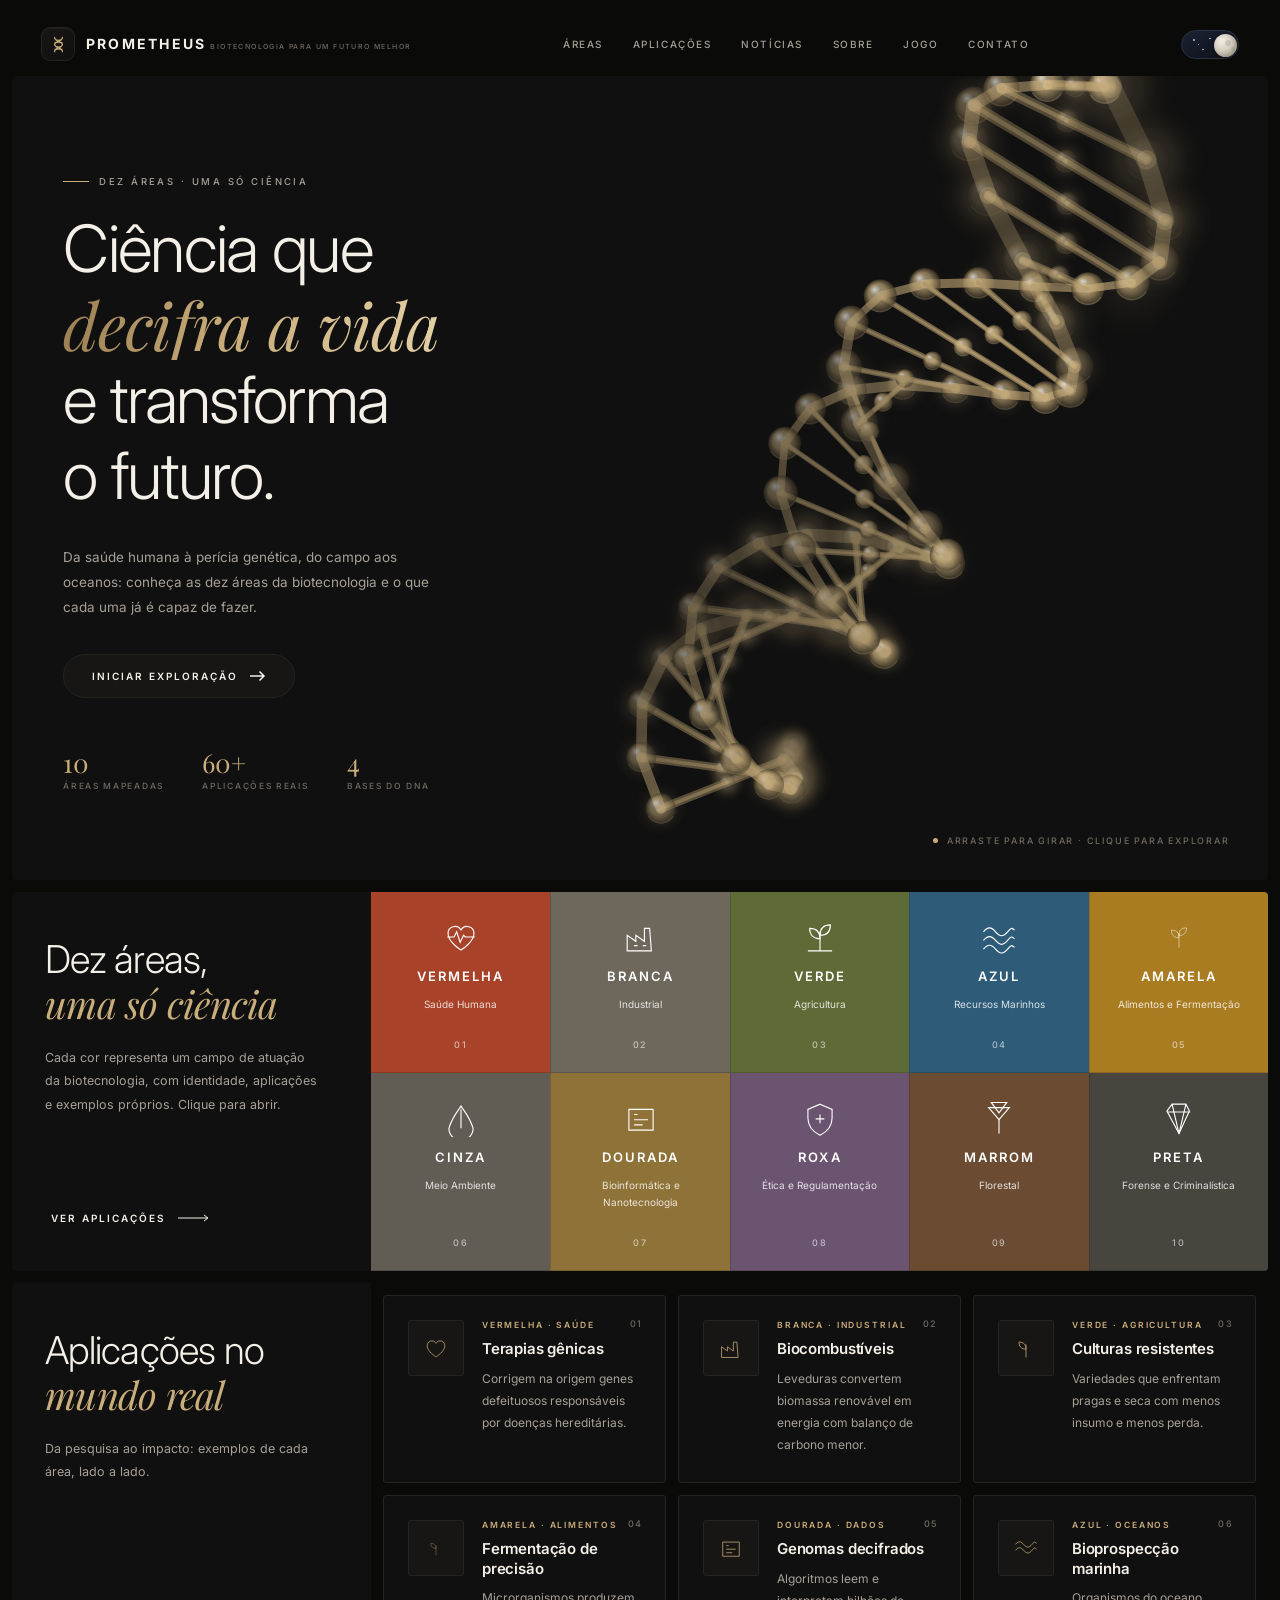
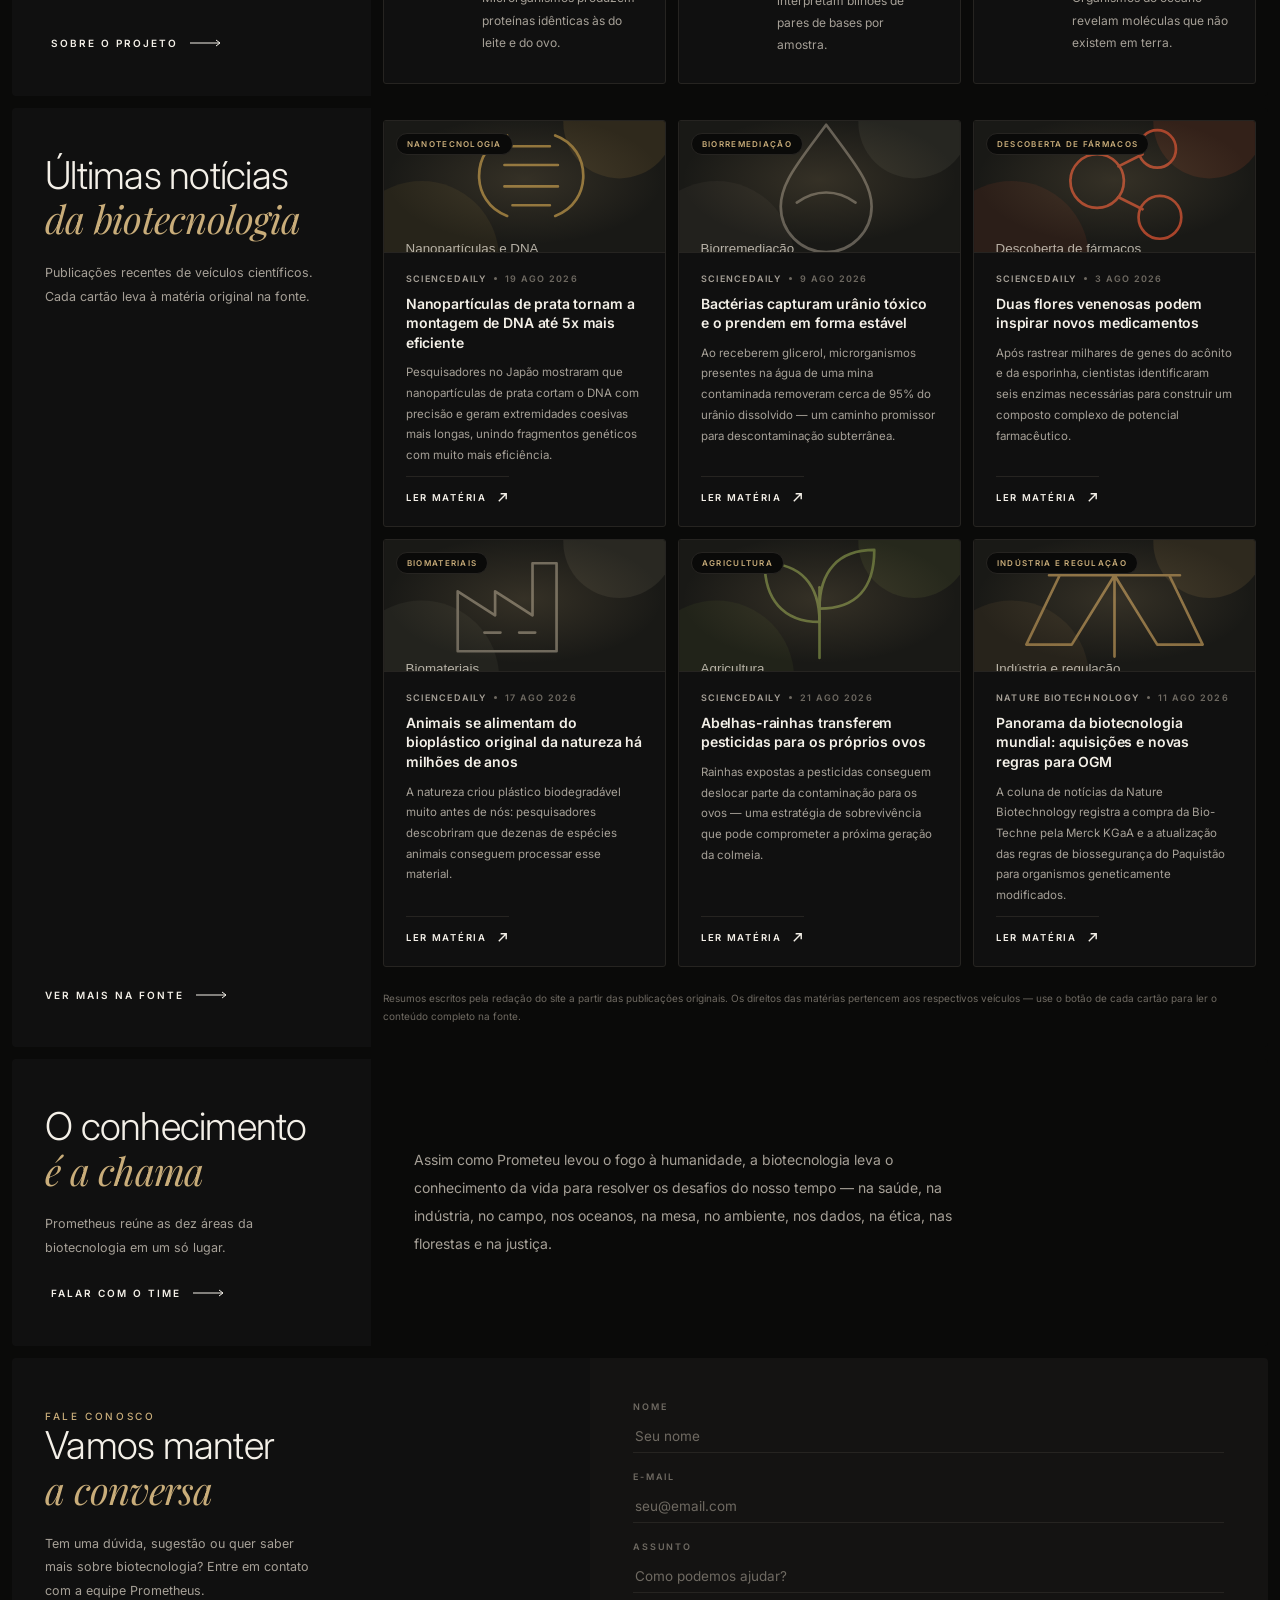
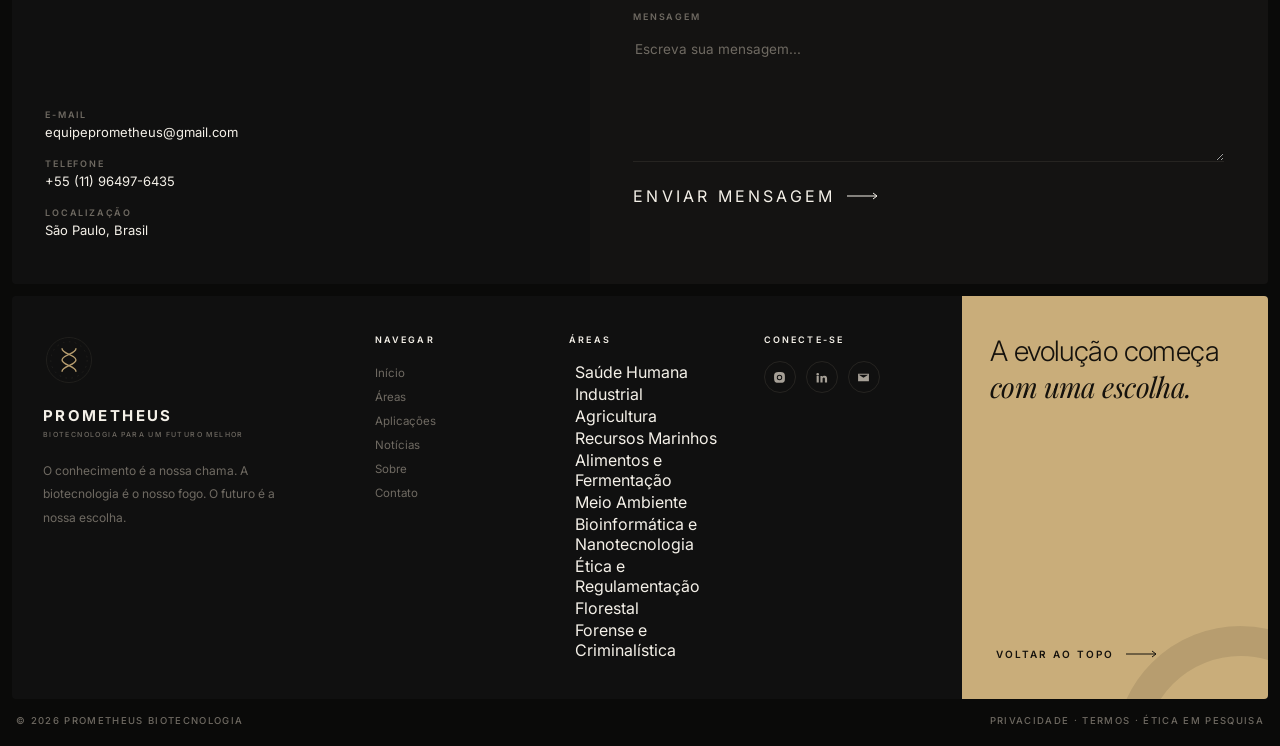
==== commit 9ee5055a: "Adicionando o jogo à página e retoques finais" ====
--- a/index.html
+++ b/index.html
@@ -86,6 +86,10 @@
 
     <a data-alvo-secao="sobre" data-pagina="home" href="#sobre">
       Sobre
+    </a>
+
+    <a href="jogo/index.html">
+      Jogo
     </a>
 
     <a data-alvo-secao="contato" data-pagina="home" href="#contato">
@@ -157,6 +161,10 @@
           SOBRE
         </a>
 
+        <a href="jogo/index.html">
+          JOGO
+        </a>
+
         <a data-alvo-secao="contato" data-pagina="home" href="#contato">
           CONTATO
         </a>
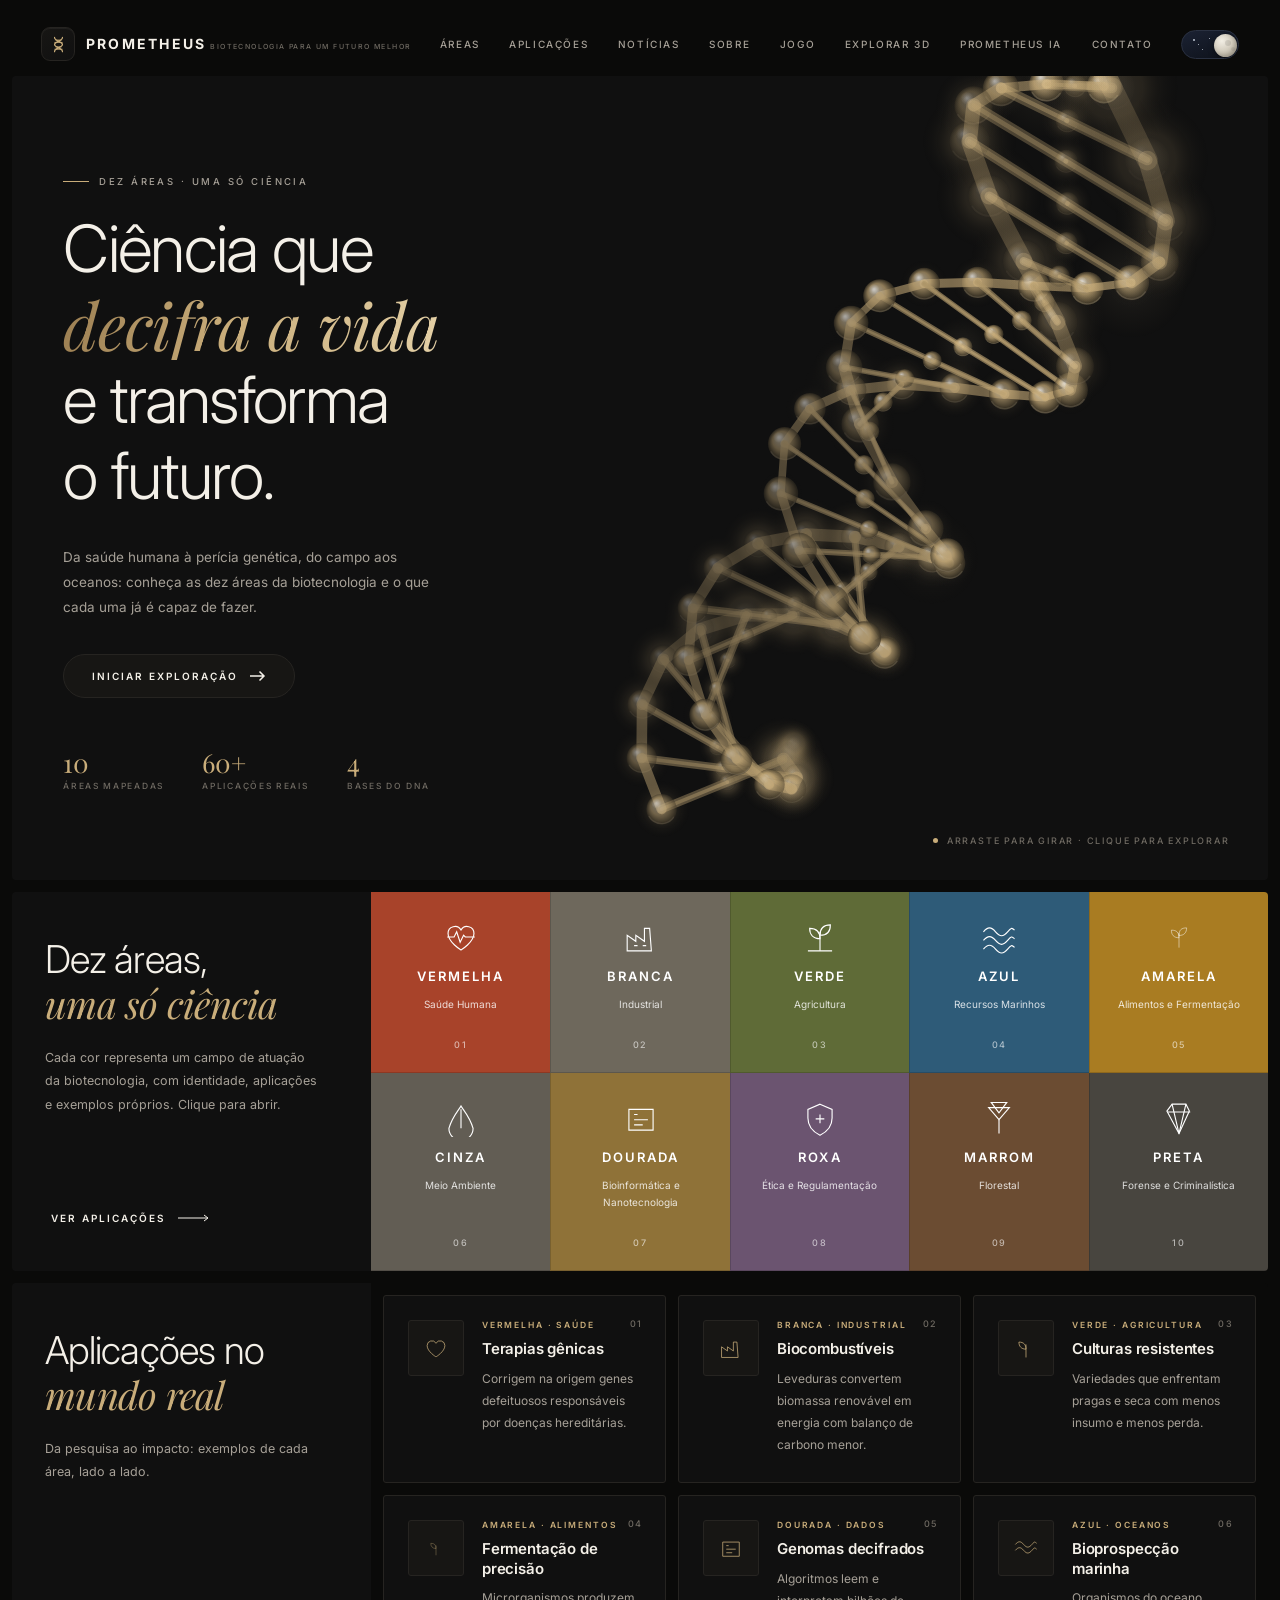
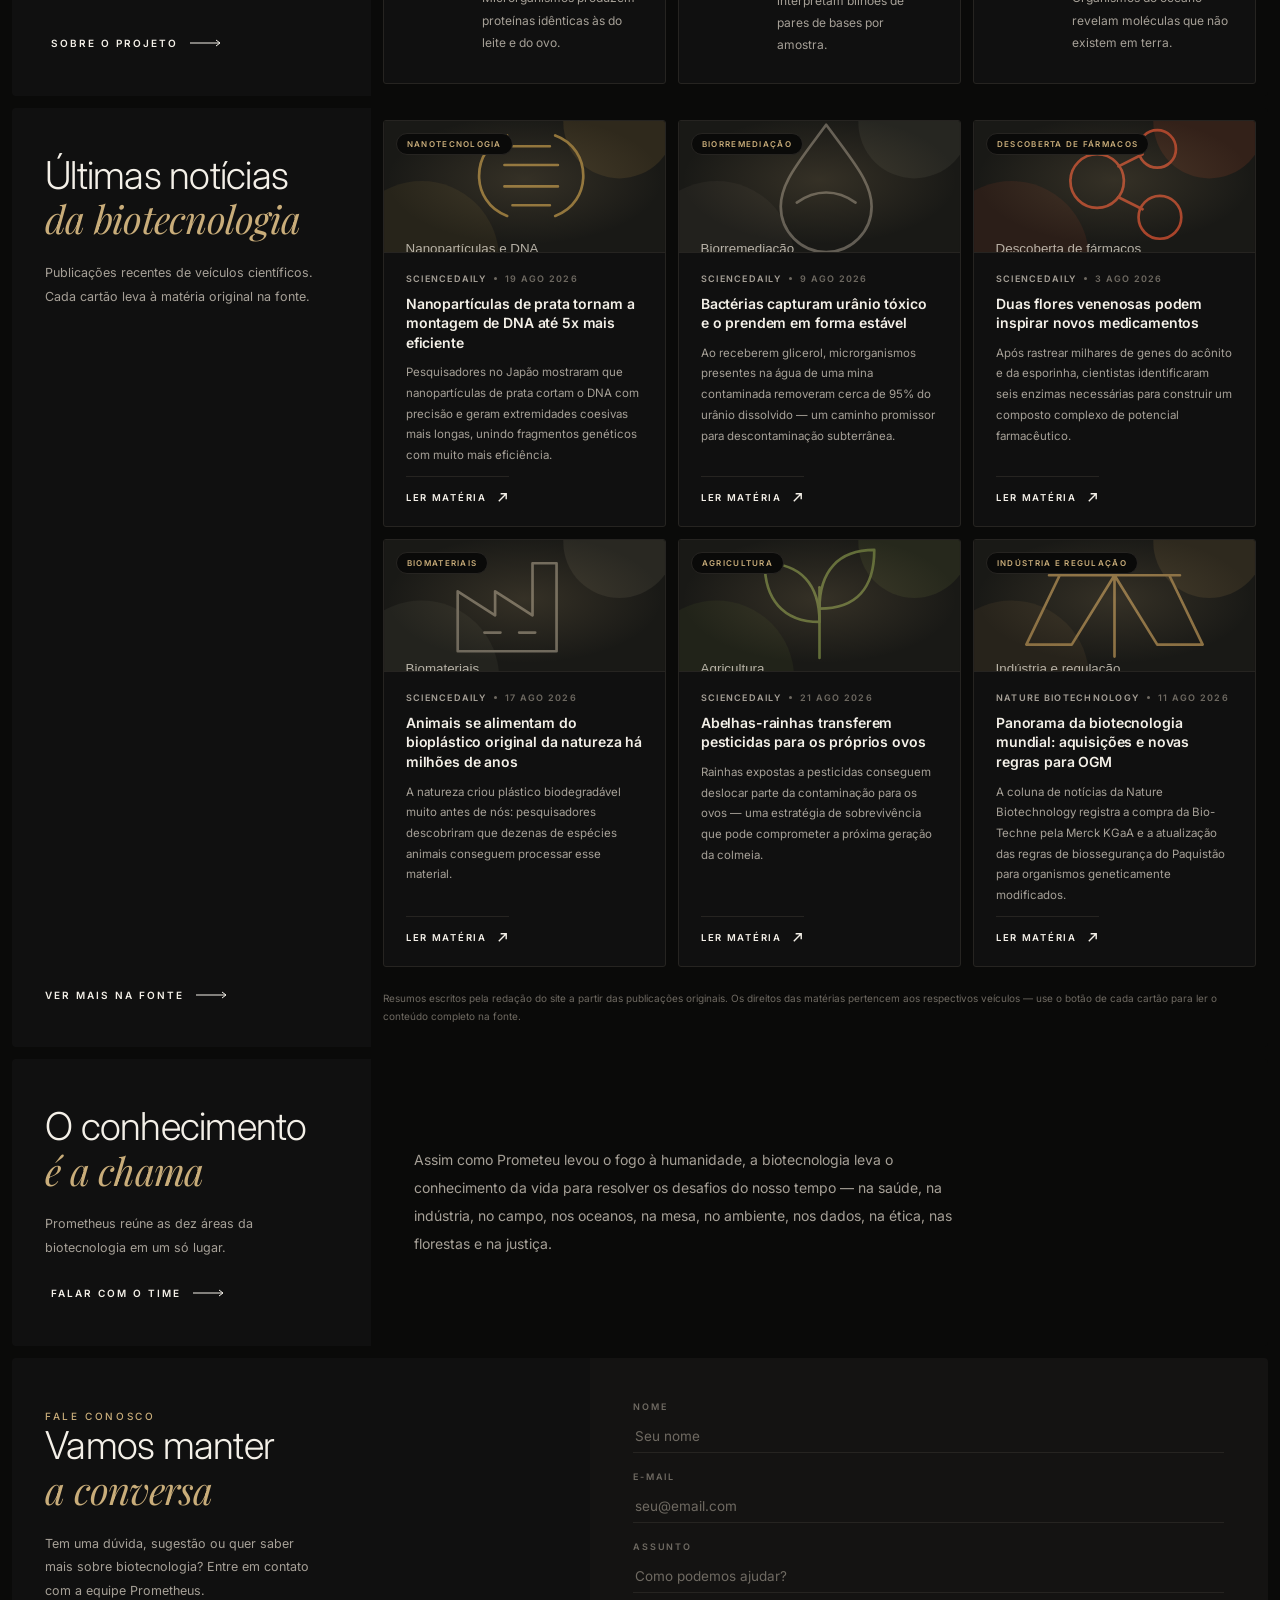
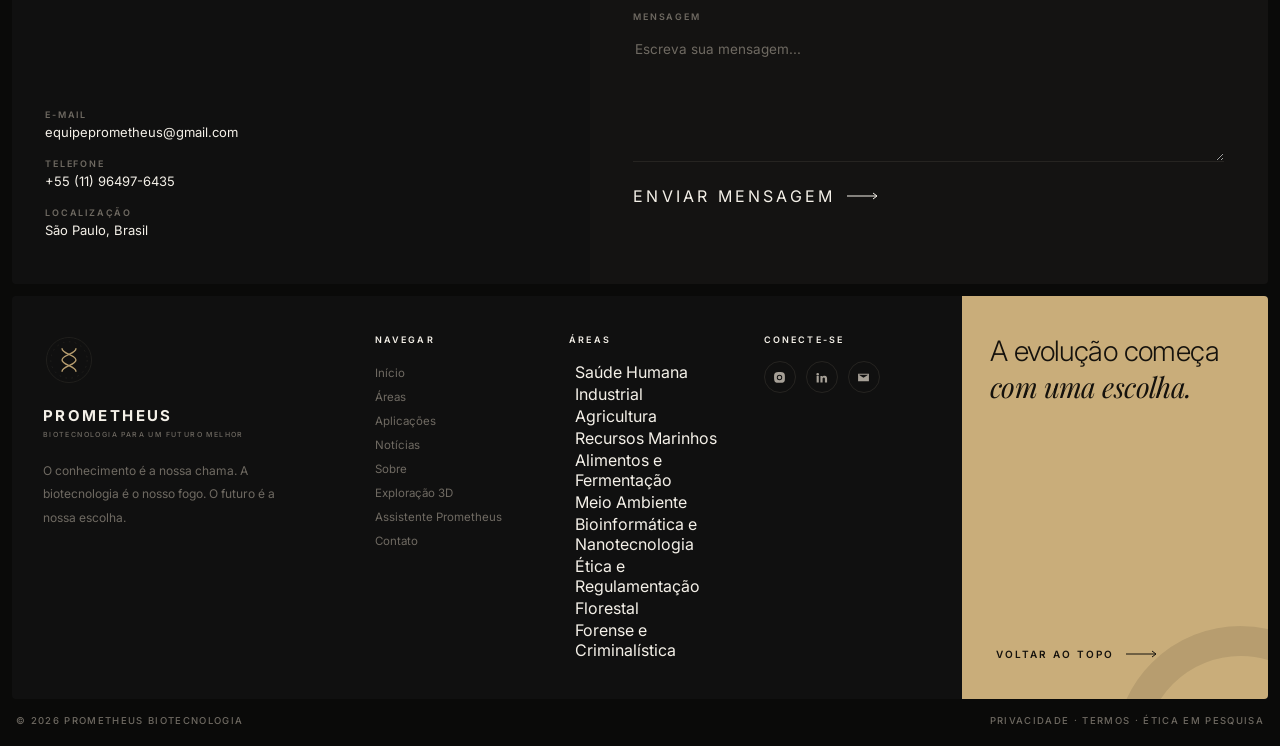
==== commit c8721a89: "Assistente Prometheus: página de IA, função serverless e retrato em mármore Co-Authored-By: Claude O" ====
--- a/index.html
+++ b/index.html
@@ -90,6 +90,14 @@
 
     <a href="jogo/index.html">
       Jogo
+    </a>
+
+    <a href="explorar/index.html">
+      Exploração 3D
+    </a>
+
+    <a href="ia/index.html">
+      Assistente Prometheus
     </a>
 
     <a data-alvo-secao="contato" data-pagina="home" href="#contato">
@@ -165,6 +173,14 @@
           JOGO
         </a>
 
+        <a href="explorar/index.html">
+          EXPLORAR 3D
+        </a>
+
+        <a href="ia/index.html">
+          PROMETHEUS IA
+        </a>
+
         <a data-alvo-secao="contato" data-pagina="home" href="#contato">
           CONTATO
         </a>
@@ -1076,6 +1092,10 @@
           <a data-alvo-secao="sobre" data-pagina="home" href="#sobre">
             Sobre
           </a>
+
+          <a href="explorar/index.html">Exploração 3D</a>
+
+          <a href="ia/index.html">Assistente Prometheus</a>
 
           <a data-alvo-secao="contato" data-pagina="home" href="#contato">
             Contato
